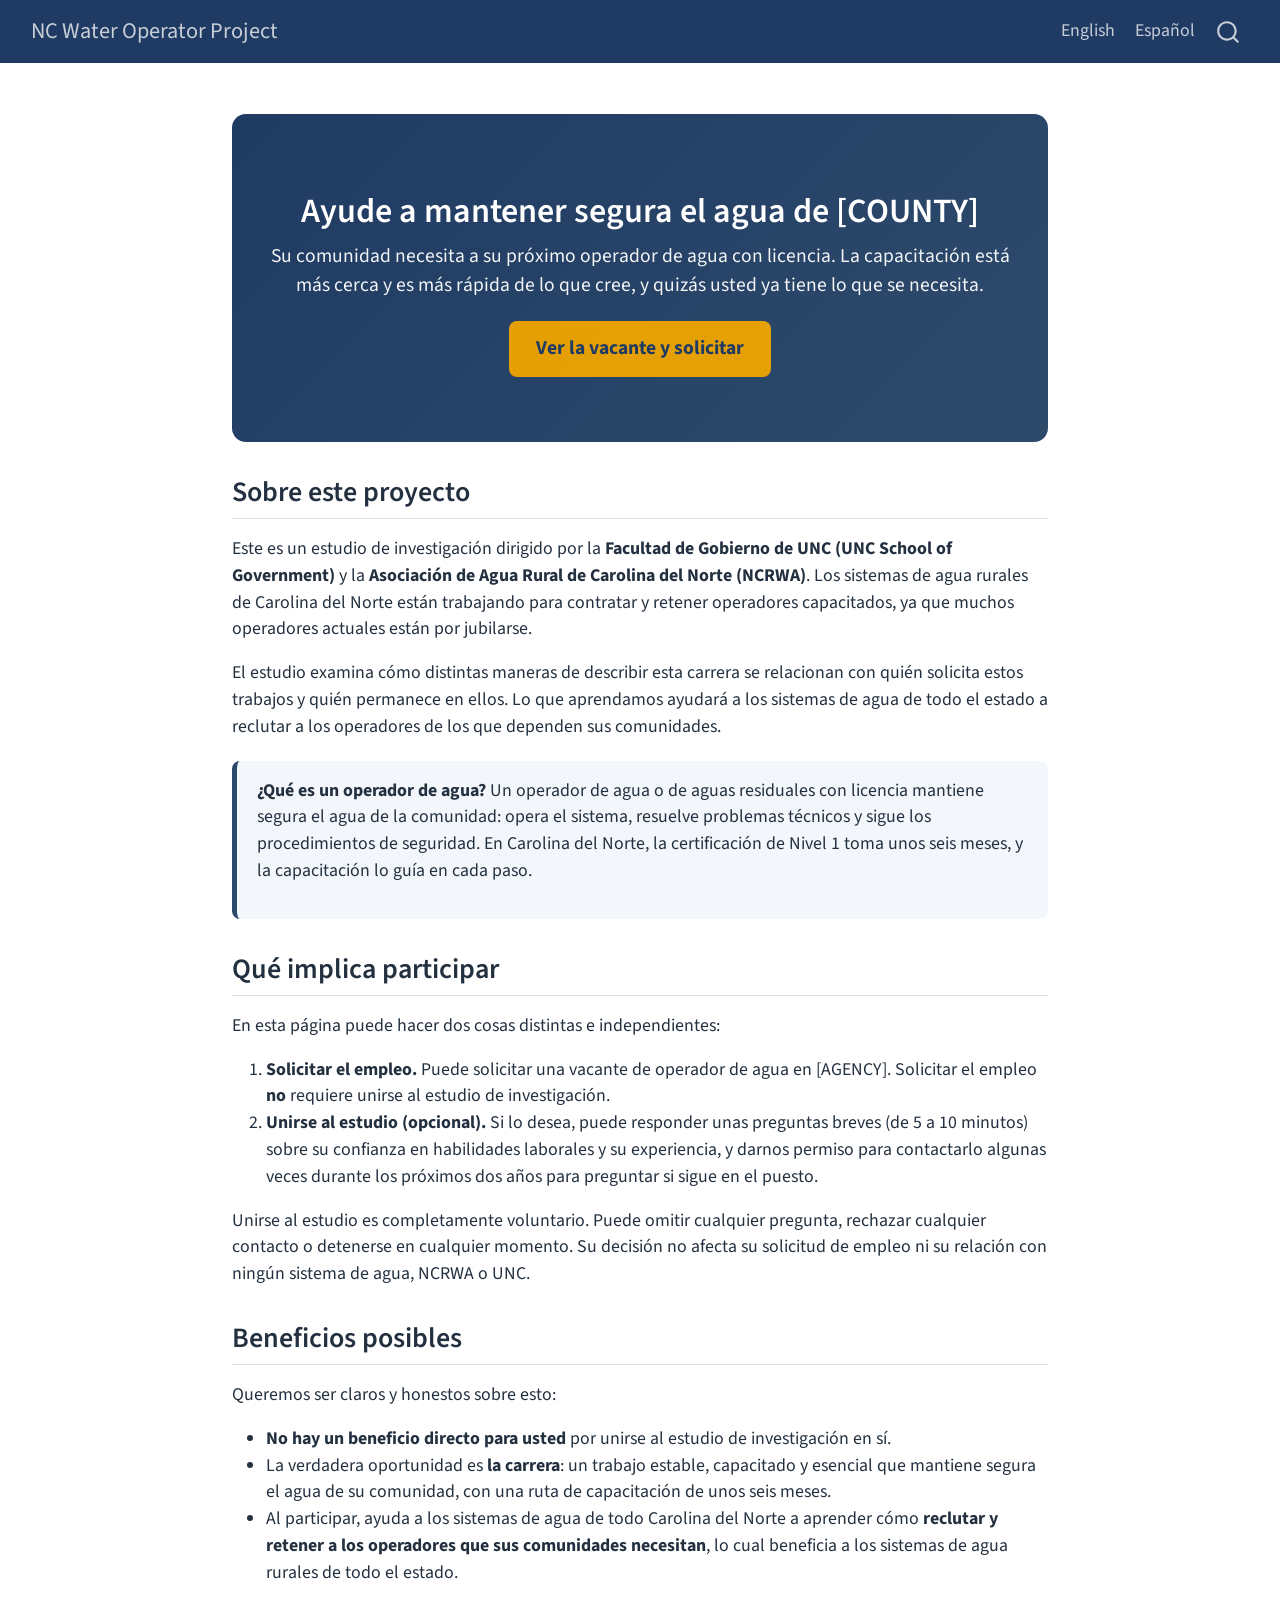
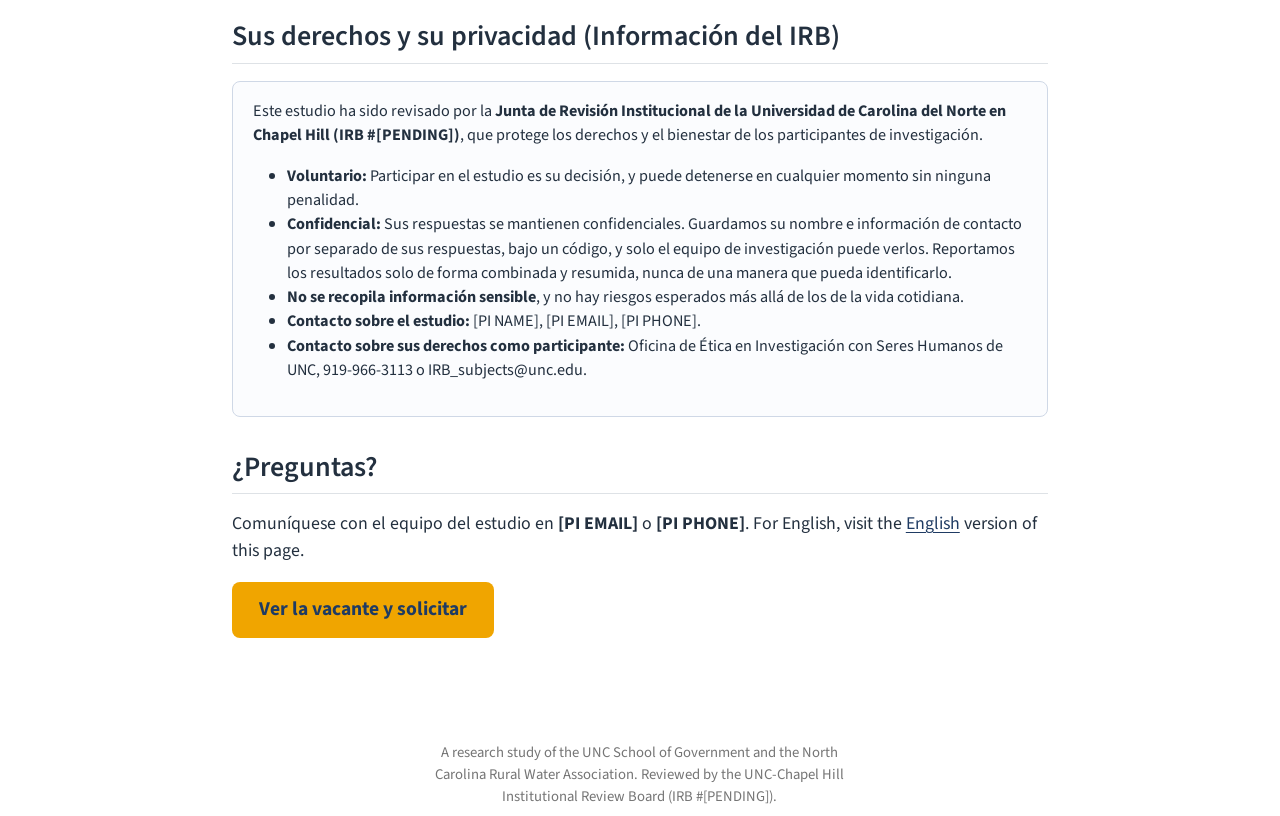
==== es.html @ 7638249c "Built site for gh-pages" ====
<!DOCTYPE html>
<html xmlns="http://www.w3.org/1999/xhtml" lang="en" xml:lang="en"><head>

<meta charset="utf-8">
<meta name="generator" content="quarto-1.8.27">

<meta name="viewport" content="width=device-width, initial-scale=1.0, user-scalable=yes">


<title>Estudio de Reclutamiento de Operadores de Agua de NC – NC Water Operator Project</title>
<style>
code{white-space: pre-wrap;}
span.smallcaps{font-variant: small-caps;}
div.columns{display: flex; gap: min(4vw, 1.5em);}
div.column{flex: auto; overflow-x: auto;}
div.hanging-indent{margin-left: 1.5em; text-indent: -1.5em;}
ul.task-list{list-style: none;}
ul.task-list li input[type="checkbox"] {
  width: 0.8em;
  margin: 0 0.8em 0.2em -1em; /* quarto-specific, see https://github.com/quarto-dev/quarto-cli/issues/4556 */ 
  vertical-align: middle;
}
</style>


<script src="site_libs/quarto-nav/quarto-nav.js"></script>
<script src="site_libs/clipboard/clipboard.min.js"></script>
<script src="site_libs/quarto-search/autocomplete.umd.js"></script>
<script src="site_libs/quarto-search/fuse.min.js"></script>
<script src="site_libs/quarto-search/quarto-search.js"></script>
<meta name="quarto:offset" content="./">
<script src="site_libs/quarto-html/quarto.js" type="module"></script>
<script src="site_libs/quarto-html/tabsets/tabsets.js" type="module"></script>
<script src="site_libs/quarto-html/axe/axe-check.js" type="module"></script>
<script src="site_libs/quarto-html/popper.min.js"></script>
<script src="site_libs/quarto-html/tippy.umd.min.js"></script>
<link href="site_libs/quarto-html/tippy.css" rel="stylesheet">
<link href="site_libs/quarto-html/quarto-syntax-highlighting-ed96de9b727972fe78a7b5d16c58bf87.css" rel="stylesheet" id="quarto-text-highlighting-styles">
<script src="site_libs/bootstrap/bootstrap.min.js"></script>
<link href="site_libs/bootstrap/bootstrap-icons.css" rel="stylesheet">
<link href="site_libs/bootstrap/bootstrap-18f09497e7ff425d97a094b94ee001a7.min.css" rel="stylesheet" append-hash="true" id="quarto-bootstrap" data-mode="light">
<script id="quarto-search-options" type="application/json">{
  "location": "navbar",
  "copy-button": false,
  "collapse-after": 3,
  "panel-placement": "end",
  "type": "overlay",
  "limit": 50,
  "keyboard-shortcut": [
    "f",
    "/",
    "s"
  ],
  "show-item-context": false,
  "language": {
    "search-no-results-text": "No results",
    "search-matching-documents-text": "matching documents",
    "search-copy-link-title": "Copy link to search",
    "search-hide-matches-text": "Hide additional matches",
    "search-more-match-text": "more match in this document",
    "search-more-matches-text": "more matches in this document",
    "search-clear-button-title": "Clear",
    "search-text-placeholder": "",
    "search-detached-cancel-button-title": "Cancel",
    "search-submit-button-title": "Submit",
    "search-label": "Search"
  }
}</script>


</head>

<body class="nav-fixed fullcontent quarto-light">

<div id="quarto-search-results"></div>
  <header id="quarto-header" class="headroom fixed-top">
    <nav class="navbar navbar-expand-lg " data-bs-theme="dark">
      <div class="navbar-container container-fluid">
      <div class="navbar-brand-container mx-auto">
    <a class="navbar-brand" href="./index.html">
    <span class="navbar-title">NC Water Operator Project</span>
    </a>
  </div>
            <div id="quarto-search" class="" title="Search"></div>
          <button class="navbar-toggler" type="button" data-bs-toggle="collapse" data-bs-target="#navbarCollapse" aria-controls="navbarCollapse" role="menu" aria-expanded="false" aria-label="Toggle navigation" onclick="if (window.quartoToggleHeadroom) { window.quartoToggleHeadroom(); }">
  <span class="navbar-toggler-icon"></span>
</button>
          <div class="collapse navbar-collapse" id="navbarCollapse">
            <ul class="navbar-nav navbar-nav-scroll ms-auto">
  <li class="nav-item">
    <a class="nav-link" href="./index.html"> 
<span class="menu-text">English</span></a>
  </li>  
  <li class="nav-item">
    <a class="nav-link active" href="./es.html" aria-current="page"> 
<span class="menu-text">Español</span></a>
  </li>  
</ul>
          </div> <!-- /navcollapse -->
            <div class="quarto-navbar-tools">
</div>
      </div> <!-- /container-fluid -->
    </nav>
</header>
<!-- content -->
<div id="quarto-content" class="quarto-container page-columns page-rows-contents page-layout-article page-navbar">
<!-- sidebar -->
<!-- margin-sidebar -->
    
<!-- main -->
<main class="content" id="quarto-document-content"><header id="title-block-header" class="quarto-title-block"></header>




<section id="ayude-a-mantener-segura-el-agua-de-county" class="level1 hero">
<h1>Ayude a mantener segura el agua de [COUNTY]</h1>
<p>Su comunidad necesita a su próximo operador de agua con licencia. La capacitación está más cerca y es más rápida de lo que cree, y quizás usted ya tiene lo que se necesita.</p>
<p><a class="btn-apply" href="[APPLY_URL]">Ver la vacante y solicitar</a></p>
</section>
<section id="about" class="level2">
<h2 data-anchor-id="about">Sobre este proyecto</h2>
<p>Este es un estudio de investigación dirigido por la <strong>Facultad de Gobierno de UNC (UNC School of Government)</strong> y la <strong>Asociación de Agua Rural de Carolina del Norte (NCRWA)</strong>. Los sistemas de agua rurales de Carolina del Norte están trabajando para contratar y retener operadores capacitados, ya que muchos operadores actuales están por jubilarse.</p>
<p>El estudio examina cómo distintas maneras de describir esta carrera se relacionan con quién solicita estos trabajos y quién permanece en ellos. Lo que aprendamos ayudará a los sistemas de agua de todo el estado a reclutar a los operadores de los que dependen sus comunidades.</p>
<div class="callout-fact">
<p><strong>¿Qué es un operador de agua?</strong> Un operador de agua o de aguas residuales con licencia mantiene segura el agua de la comunidad: opera el sistema, resuelve problemas técnicos y sigue los procedimientos de seguridad. En Carolina del Norte, la certificación de Nivel 1 toma unos seis meses, y la capacitación lo guía en cada paso.</p>
</div>
</section>
<section id="participate" class="level2">
<h2 data-anchor-id="participate">Qué implica participar</h2>
<p>En esta página puede hacer dos cosas distintas e independientes:</p>
<ol type="1">
<li><strong>Solicitar el empleo.</strong> Puede solicitar una vacante de operador de agua en [AGENCY]. Solicitar el empleo <strong>no</strong> requiere unirse al estudio de investigación.</li>
<li><strong>Unirse al estudio (opcional).</strong> Si lo desea, puede responder unas preguntas breves (de 5 a 10 minutos) sobre su confianza en habilidades laborales y su experiencia, y darnos permiso para contactarlo algunas veces durante los próximos dos años para preguntar si sigue en el puesto.</li>
</ol>
<p>Unirse al estudio es completamente voluntario. Puede omitir cualquier pregunta, rechazar cualquier contacto o detenerse en cualquier momento. Su decisión no afecta su solicitud de empleo ni su relación con ningún sistema de agua, NCRWA o UNC.</p>
</section>
<section id="benefits" class="level2">
<h2 data-anchor-id="benefits">Beneficios posibles</h2>
<p>Queremos ser claros y honestos sobre esto:</p>
<ul>
<li><strong>No hay un beneficio directo para usted</strong> por unirse al estudio de investigación en sí.</li>
<li>La verdadera oportunidad es <strong>la carrera</strong>: un trabajo estable, capacitado y esencial que mantiene segura el agua de su comunidad, con una ruta de capacitación de unos seis meses.</li>
<li>Al participar, ayuda a los sistemas de agua de todo Carolina del Norte a aprender cómo <strong>reclutar y retener a los operadores que sus comunidades necesitan</strong>, lo cual beneficia a los sistemas de agua rurales de todo el estado.</li>
</ul>
</section>
<section id="irb" class="level2">
<h2 data-anchor-id="irb">Sus derechos y su privacidad (Información del IRB)</h2>
<div class="irb-box">
<p>Este estudio ha sido revisado por la <strong>Junta de Revisión Institucional de la Universidad de Carolina del Norte en Chapel Hill (IRB #[PENDING])</strong>, que protege los derechos y el bienestar de los participantes de investigación.</p>
<ul>
<li><strong>Voluntario:</strong> Participar en el estudio es su decisión, y puede detenerse en cualquier momento sin ninguna penalidad.</li>
<li><strong>Confidencial:</strong> Sus respuestas se mantienen confidenciales. Guardamos su nombre e información de contacto por separado de sus respuestas, bajo un código, y solo el equipo de investigación puede verlos. Reportamos los resultados solo de forma combinada y resumida, nunca de una manera que pueda identificarlo.</li>
<li><strong>No se recopila información sensible</strong>, y no hay riesgos esperados más allá de los de la vida cotidiana.</li>
<li><strong>Contacto sobre el estudio:</strong> [PI NAME], [PI EMAIL], [PI PHONE].</li>
<li><strong>Contacto sobre sus derechos como participante:</strong> Oficina de Ética en Investigación con Seres Humanos de UNC, 919-966-3113 o IRB_subjects@unc.edu.</li>
</ul>
</div>
</section>
<section id="contact" class="level2">
<h2 data-anchor-id="contact">¿Preguntas?</h2>
<p>Comuníquese con el equipo del estudio en <strong>[PI EMAIL]</strong> o <strong>[PI PHONE]</strong>. For English, visit the <a href="index.html">English</a> version of this page.</p>
<p><a class="btn-apply" href="[APPLY_URL]">Ver la vacante y solicitar</a></p>


</section>

</main> <!-- /main -->
<script id="quarto-html-after-body" type="application/javascript">
  window.document.addEventListener("DOMContentLoaded", function (event) {
    const isCodeAnnotation = (el) => {
      for (const clz of el.classList) {
        if (clz.startsWith('code-annotation-')) {                     
          return true;
        }
      }
      return false;
    }
    const onCopySuccess = function(e) {
      // button target
      const button = e.trigger;
      // don't keep focus
      button.blur();
      // flash "checked"
      button.classList.add('code-copy-button-checked');
      var currentTitle = button.getAttribute("title");
      button.setAttribute("title", "Copied!");
      let tooltip;
      if (window.bootstrap) {
        button.setAttribute("data-bs-toggle", "tooltip");
        button.setAttribute("data-bs-placement", "left");
        button.setAttribute("data-bs-title", "Copied!");
        tooltip = new bootstrap.Tooltip(button, 
          { trigger: "manual", 
            customClass: "code-copy-button-tooltip",
            offset: [0, -8]});
        tooltip.show();    
      }
      setTimeout(function() {
        if (tooltip) {
          tooltip.hide();
          button.removeAttribute("data-bs-title");
          button.removeAttribute("data-bs-toggle");
          button.removeAttribute("data-bs-placement");
        }
        button.setAttribute("title", currentTitle);
        button.classList.remove('code-copy-button-checked');
      }, 1000);
      // clear code selection
      e.clearSelection();
    }
    const getTextToCopy = function(trigger) {
      const outerScaffold = trigger.parentElement.cloneNode(true);
      const codeEl = outerScaffold.querySelector('code');
      for (const childEl of codeEl.children) {
        if (isCodeAnnotation(childEl)) {
          childEl.remove();
        }
      }
      return codeEl.innerText;
    }
    const clipboard = new window.ClipboardJS('.code-copy-button:not([data-in-quarto-modal])', {
      text: getTextToCopy
    });
    clipboard.on('success', onCopySuccess);
    if (window.document.getElementById('quarto-embedded-source-code-modal')) {
      const clipboardModal = new window.ClipboardJS('.code-copy-button[data-in-quarto-modal]', {
        text: getTextToCopy,
        container: window.document.getElementById('quarto-embedded-source-code-modal')
      });
      clipboardModal.on('success', onCopySuccess);
    }
      var localhostRegex = new RegExp(/^(?:http|https):\/\/localhost\:?[0-9]*\//);
      var mailtoRegex = new RegExp(/^mailto:/);
        var filterRegex = new RegExp("https:\/\/colt-jensen\.github\.io\/nc-water-operators\/");
      var isInternal = (href) => {
          return filterRegex.test(href) || localhostRegex.test(href) || mailtoRegex.test(href);
      }
      // Inspect non-navigation links and adorn them if external
     var links = window.document.querySelectorAll('a[href]:not(.nav-link):not(.navbar-brand):not(.toc-action):not(.sidebar-link):not(.sidebar-item-toggle):not(.pagination-link):not(.no-external):not([aria-hidden]):not(.dropdown-item):not(.quarto-navigation-tool):not(.about-link)');
      for (var i=0; i<links.length; i++) {
        const link = links[i];
        if (!isInternal(link.href)) {
          // undo the damage that might have been done by quarto-nav.js in the case of
          // links that we want to consider external
          if (link.dataset.originalHref !== undefined) {
            link.href = link.dataset.originalHref;
          }
            // target, if specified
            link.setAttribute("target", "_blank");
            if (link.getAttribute("rel") === null) {
              link.setAttribute("rel", "noopener");
            }
        }
      }
    function tippyHover(el, contentFn, onTriggerFn, onUntriggerFn) {
      const config = {
        allowHTML: true,
        maxWidth: 500,
        delay: 100,
        arrow: false,
        appendTo: function(el) {
            return el.parentElement;
        },
        interactive: true,
        interactiveBorder: 10,
        theme: 'quarto',
        placement: 'bottom-start',
      };
      if (contentFn) {
        config.content = contentFn;
      }
      if (onTriggerFn) {
        config.onTrigger = onTriggerFn;
      }
      if (onUntriggerFn) {
        config.onUntrigger = onUntriggerFn;
      }
      window.tippy(el, config); 
    }
    const noterefs = window.document.querySelectorAll('a[role="doc-noteref"]');
    for (var i=0; i<noterefs.length; i++) {
      const ref = noterefs[i];
      tippyHover(ref, function() {
        // use id or data attribute instead here
        let href = ref.getAttribute('data-footnote-href') || ref.getAttribute('href');
        try { href = new URL(href).hash; } catch {}
        const id = href.replace(/^#\/?/, "");
        const note = window.document.getElementById(id);
        if (note) {
          return note.innerHTML;
        } else {
          return "";
        }
      });
    }
    const xrefs = window.document.querySelectorAll('a.quarto-xref');
    const processXRef = (id, note) => {
      // Strip column container classes
      const stripColumnClz = (el) => {
        el.classList.remove("page-full", "page-columns");
        if (el.children) {
          for (const child of el.children) {
            stripColumnClz(child);
          }
        }
      }
      stripColumnClz(note)
      if (id === null || id.startsWith('sec-')) {
        // Special case sections, only their first couple elements
        const container = document.createElement("div");
        if (note.children && note.children.length > 2) {
          container.appendChild(note.children[0].cloneNode(true));
          for (let i = 1; i < note.children.length; i++) {
            const child = note.children[i];
            if (child.tagName === "P" && child.innerText === "") {
              continue;
            } else {
              container.appendChild(child.cloneNode(true));
              break;
            }
          }
          if (window.Quarto?.typesetMath) {
            window.Quarto.typesetMath(container);
          }
          return container.innerHTML
        } else {
          if (window.Quarto?.typesetMath) {
            window.Quarto.typesetMath(note);
          }
          return note.innerHTML;
        }
      } else {
        // Remove any anchor links if they are present
        const anchorLink = note.querySelector('a.anchorjs-link');
        if (anchorLink) {
          anchorLink.remove();
        }
        if (window.Quarto?.typesetMath) {
          window.Quarto.typesetMath(note);
        }
        if (note.classList.contains("callout")) {
          return note.outerHTML;
        } else {
          return note.innerHTML;
        }
      }
    }
    for (var i=0; i<xrefs.length; i++) {
      const xref = xrefs[i];
      tippyHover(xref, undefined, function(instance) {
        instance.disable();
        let url = xref.getAttribute('href');
        let hash = undefined; 
        if (url.startsWith('#')) {
          hash = url;
        } else {
          try { hash = new URL(url).hash; } catch {}
        }
        if (hash) {
          const id = hash.replace(/^#\/?/, "");
          const note = window.document.getElementById(id);
          if (note !== null) {
            try {
              const html = processXRef(id, note.cloneNode(true));
              instance.setContent(html);
            } finally {
              instance.enable();
              instance.show();
            }
          } else {
            // See if we can fetch this
            fetch(url.split('#')[0])
            .then(res => res.text())
            .then(html => {
              const parser = new DOMParser();
              const htmlDoc = parser.parseFromString(html, "text/html");
              const note = htmlDoc.getElementById(id);
              if (note !== null) {
                const html = processXRef(id, note);
                instance.setContent(html);
              } 
            }).finally(() => {
              instance.enable();
              instance.show();
            });
          }
        } else {
          // See if we can fetch a full url (with no hash to target)
          // This is a special case and we should probably do some content thinning / targeting
          fetch(url)
          .then(res => res.text())
          .then(html => {
            const parser = new DOMParser();
            const htmlDoc = parser.parseFromString(html, "text/html");
            const note = htmlDoc.querySelector('main.content');
            if (note !== null) {
              // This should only happen for chapter cross references
              // (since there is no id in the URL)
              // remove the first header
              if (note.children.length > 0 && note.children[0].tagName === "HEADER") {
                note.children[0].remove();
              }
              const html = processXRef(null, note);
              instance.setContent(html);
            } 
          }).finally(() => {
            instance.enable();
            instance.show();
          });
        }
      }, function(instance) {
      });
    }
        let selectedAnnoteEl;
        const selectorForAnnotation = ( cell, annotation) => {
          let cellAttr = 'data-code-cell="' + cell + '"';
          let lineAttr = 'data-code-annotation="' +  annotation + '"';
          const selector = 'span[' + cellAttr + '][' + lineAttr + ']';
          return selector;
        }
        const selectCodeLines = (annoteEl) => {
          const doc = window.document;
          const targetCell = annoteEl.getAttribute("data-target-cell");
          const targetAnnotation = annoteEl.getAttribute("data-target-annotation");
          const annoteSpan = window.document.querySelector(selectorForAnnotation(targetCell, targetAnnotation));
          const lines = annoteSpan.getAttribute("data-code-lines").split(",");
          const lineIds = lines.map((line) => {
            return targetCell + "-" + line;
          })
          let top = null;
          let height = null;
          let parent = null;
          if (lineIds.length > 0) {
              //compute the position of the single el (top and bottom and make a div)
              const el = window.document.getElementById(lineIds[0]);
              top = el.offsetTop;
              height = el.offsetHeight;
              parent = el.parentElement.parentElement;
            if (lineIds.length > 1) {
              const lastEl = window.document.getElementById(lineIds[lineIds.length - 1]);
              const bottom = lastEl.offsetTop + lastEl.offsetHeight;
              height = bottom - top;
            }
            if (top !== null && height !== null && parent !== null) {
              // cook up a div (if necessary) and position it 
              let div = window.document.getElementById("code-annotation-line-highlight");
              if (div === null) {
                div = window.document.createElement("div");
                div.setAttribute("id", "code-annotation-line-highlight");
                div.style.position = 'absolute';
                parent.appendChild(div);
              }
              div.style.top = top - 2 + "px";
              div.style.height = height + 4 + "px";
              div.style.left = 0;
              let gutterDiv = window.document.getElementById("code-annotation-line-highlight-gutter");
              if (gutterDiv === null) {
                gutterDiv = window.document.createElement("div");
                gutterDiv.setAttribute("id", "code-annotation-line-highlight-gutter");
                gutterDiv.style.position = 'absolute';
                const codeCell = window.document.getElementById(targetCell);
                const gutter = codeCell.querySelector('.code-annotation-gutter');
                gutter.appendChild(gutterDiv);
              }
              gutterDiv.style.top = top - 2 + "px";
              gutterDiv.style.height = height + 4 + "px";
            }
            selectedAnnoteEl = annoteEl;
          }
        };
        const unselectCodeLines = () => {
          const elementsIds = ["code-annotation-line-highlight", "code-annotation-line-highlight-gutter"];
          elementsIds.forEach((elId) => {
            const div = window.document.getElementById(elId);
            if (div) {
              div.remove();
            }
          });
          selectedAnnoteEl = undefined;
        };
          // Handle positioning of the toggle
      window.addEventListener(
        "resize",
        throttle(() => {
          elRect = undefined;
          if (selectedAnnoteEl) {
            selectCodeLines(selectedAnnoteEl);
          }
        }, 10)
      );
      function throttle(fn, ms) {
      let throttle = false;
      let timer;
        return (...args) => {
          if(!throttle) { // first call gets through
              fn.apply(this, args);
              throttle = true;
          } else { // all the others get throttled
              if(timer) clearTimeout(timer); // cancel #2
              timer = setTimeout(() => {
                fn.apply(this, args);
                timer = throttle = false;
              }, ms);
          }
        };
      }
        // Attach click handler to the DT
        const annoteDls = window.document.querySelectorAll('dt[data-target-cell]');
        for (const annoteDlNode of annoteDls) {
          annoteDlNode.addEventListener('click', (event) => {
            const clickedEl = event.target;
            if (clickedEl !== selectedAnnoteEl) {
              unselectCodeLines();
              const activeEl = window.document.querySelector('dt[data-target-cell].code-annotation-active');
              if (activeEl) {
                activeEl.classList.remove('code-annotation-active');
              }
              selectCodeLines(clickedEl);
              clickedEl.classList.add('code-annotation-active');
            } else {
              // Unselect the line
              unselectCodeLines();
              clickedEl.classList.remove('code-annotation-active');
            }
          });
        }
    const findCites = (el) => {
      const parentEl = el.parentElement;
      if (parentEl) {
        const cites = parentEl.dataset.cites;
        if (cites) {
          return {
            el,
            cites: cites.split(' ')
          };
        } else {
          return findCites(el.parentElement)
        }
      } else {
        return undefined;
      }
    };
    var bibliorefs = window.document.querySelectorAll('a[role="doc-biblioref"]');
    for (var i=0; i<bibliorefs.length; i++) {
      const ref = bibliorefs[i];
      const citeInfo = findCites(ref);
      if (citeInfo) {
        tippyHover(citeInfo.el, function() {
          var popup = window.document.createElement('div');
          citeInfo.cites.forEach(function(cite) {
            var citeDiv = window.document.createElement('div');
            citeDiv.classList.add('hanging-indent');
            citeDiv.classList.add('csl-entry');
            var biblioDiv = window.document.getElementById('ref-' + cite);
            if (biblioDiv) {
              citeDiv.innerHTML = biblioDiv.innerHTML;
            }
            popup.appendChild(citeDiv);
          });
          return popup.innerHTML;
        });
      }
    }
  });
  </script>
</div> <!-- /content -->
<footer class="footer">
  <div class="nav-footer">
    <div class="nav-footer-left">
      &nbsp;
    </div>   
    <div class="nav-footer-center">
<p>A research study of the UNC School of Government and the North Carolina Rural Water Association. Reviewed by the UNC-Chapel Hill Institutional Review Board (IRB #[PENDING]).</p>
</div>
    <div class="nav-footer-right">
      &nbsp;
    </div>
  </div>
</footer>




</body></html>
---- site_libs/quarto-html/tippy.css ----
.tippy-box[data-animation=fade][data-state=hidden]{opacity:0}[data-tippy-root]{max-width:calc(100vw - 10px)}.tippy-box{position:relative;background-color:#333;color:#fff;border-radius:4px;font-size:14px;line-height:1.4;white-space:normal;outline:0;transition-property:transform,visibility,opacity}.tippy-box[data-placement^=top]>.tippy-arrow{bottom:0}.tippy-box[data-placement^=top]>.tippy-arrow:before{bottom:-7px;left:0;border-width:8px 8px 0;border-top-color:initial;transform-origin:center top}.tippy-box[data-placement^=bottom]>.tippy-arrow{top:0}.tippy-box[data-placement^=bottom]>.tippy-arrow:before{top:-7px;left:0;border-width:0 8px 8px;border-bottom-color:initial;transform-origin:center bottom}.tippy-box[data-placement^=left]>.tippy-arrow{right:0}.tippy-box[data-placement^=left]>.tippy-arrow:before{border-width:8px 0 8px 8px;border-left-color:initial;right:-7px;transform-origin:center left}.tippy-box[data-placement^=right]>.tippy-arrow{left:0}.tippy-box[data-placement^=right]>.tippy-arrow:before{left:-7px;border-width:8px 8px 8px 0;border-right-color:initial;transform-origin:center right}.tippy-box[data-inertia][data-state=visible]{transition-timing-function:cubic-bezier(.54,1.5,.38,1.11)}.tippy-arrow{width:16px;height:16px;color:#333}.tippy-arrow:before{content:"";position:absolute;border-color:transparent;border-style:solid}.tippy-content{position:relative;padding:5px 9px;z-index:1}
---- site_libs/quarto-html/quarto-syntax-highlighting-ed96de9b727972fe78a7b5d16c58bf87.css ----
/* quarto syntax highlight colors */
:root {
  --quarto-hl-ot-color: #003B4F;
  --quarto-hl-at-color: #657422;
  --quarto-hl-ss-color: #20794D;
  --quarto-hl-an-color: #5E5E5E;
  --quarto-hl-fu-color: #4758AB;
  --quarto-hl-st-color: #20794D;
  --quarto-hl-cf-color: #003B4F;
  --quarto-hl-op-color: #5E5E5E;
  --quarto-hl-er-color: #AD0000;
  --quarto-hl-bn-color: #AD0000;
  --quarto-hl-al-color: #AD0000;
  --quarto-hl-va-color: #111111;
  --quarto-hl-bu-color: inherit;
  --quarto-hl-ex-color: inherit;
  --quarto-hl-pp-color: #AD0000;
  --quarto-hl-in-color: #5E5E5E;
  --quarto-hl-vs-color: #20794D;
  --quarto-hl-wa-color: #5E5E5E;
  --quarto-hl-do-color: #5E5E5E;
  --quarto-hl-im-color: #00769E;
  --quarto-hl-ch-color: #20794D;
  --quarto-hl-dt-color: #AD0000;
  --quarto-hl-fl-color: #AD0000;
  --quarto-hl-co-color: #5E5E5E;
  --quarto-hl-cv-color: #5E5E5E;
  --quarto-hl-cn-color: #8f5902;
  --quarto-hl-sc-color: #5E5E5E;
  --quarto-hl-dv-color: #AD0000;
  --quarto-hl-kw-color: #003B4F;
}

/* other quarto variables */
:root {
  --quarto-font-monospace: SFMono-Regular, Menlo, Monaco, Consolas, "Liberation Mono", "Courier New", monospace;
}

/* syntax highlight based on Pandoc's rules */
pre > code.sourceCode > span {
  color: #003B4F;
}

code.sourceCode > span {
  color: #003B4F;
}

div.sourceCode,
div.sourceCode pre.sourceCode {
  color: #003B4F;
}

/* Normal */
code span {
  color: #003B4F;
}

/* Alert */
code span.al {
  color: #AD0000;
  font-style: inherit;
}

/* Annotation */
code span.an {
  color: #5E5E5E;
  font-style: inherit;
}

/* Attribute */
code span.at {
  color: #657422;
  font-style: inherit;
}

/* BaseN */
code span.bn {
  color: #AD0000;
  font-style: inherit;
}

/* BuiltIn */
code span.bu {
  font-style: inherit;
}

/* ControlFlow */
code span.cf {
  color: #003B4F;
  font-weight: bold;
  font-style: inherit;
}

/* Char */
code span.ch {
  color: #20794D;
  font-style: inherit;
}

/* Constant */
code span.cn {
  color: #8f5902;
  font-style: inherit;
}

/* Comment */
code span.co {
  color: #5E5E5E;
  font-style: inherit;
}

/* CommentVar */
code span.cv {
  color: #5E5E5E;
  font-style: italic;
}

/* Documentation */
code span.do {
  color: #5E5E5E;
  font-style: italic;
}

/* DataType */
code span.dt {
  color: #AD0000;
  font-style: inherit;
}

/* DecVal */
code span.dv {
  color: #AD0000;
  font-style: inherit;
}

/* Error */
code span.er {
  color: #AD0000;
  font-style: inherit;
}

/* Extension */
code span.ex {
  font-style: inherit;
}

/* Float */
code span.fl {
  color: #AD0000;
  font-style: inherit;
}

/* Function */
code span.fu {
  color: #4758AB;
  font-style: inherit;
}

/* Import */
code span.im {
  color: #00769E;
  font-style: inherit;
}

/* Information */
code span.in {
  color: #5E5E5E;
  font-style: inherit;
}

/* Keyword */
code span.kw {
  color: #003B4F;
  font-weight: bold;
  font-style: inherit;
}

/* Operator */
code span.op {
  color: #5E5E5E;
  font-style: inherit;
}

/* Other */
code span.ot {
  color: #003B4F;
  font-style: inherit;
}

/* Preprocessor */
code span.pp {
  color: #AD0000;
  font-style: inherit;
}

/* SpecialChar */
code span.sc {
  color: #5E5E5E;
  font-style: inherit;
}

/* SpecialString */
code span.ss {
  color: #20794D;
  font-style: inherit;
}

/* String */
code span.st {
  color: #20794D;
  font-style: inherit;
}

/* Variable */
code span.va {
  color: #111111;
  font-style: inherit;
}

/* VerbatimString */
code span.vs {
  color: #20794D;
  font-style: inherit;
}

/* Warning */
code span.wa {
  color: #5E5E5E;
  font-style: italic;
}

.prevent-inlining {
  content: "</";
}

/*# sourceMappingURL=0920dd6d7437995b8cdf7429764427b1.css.map */
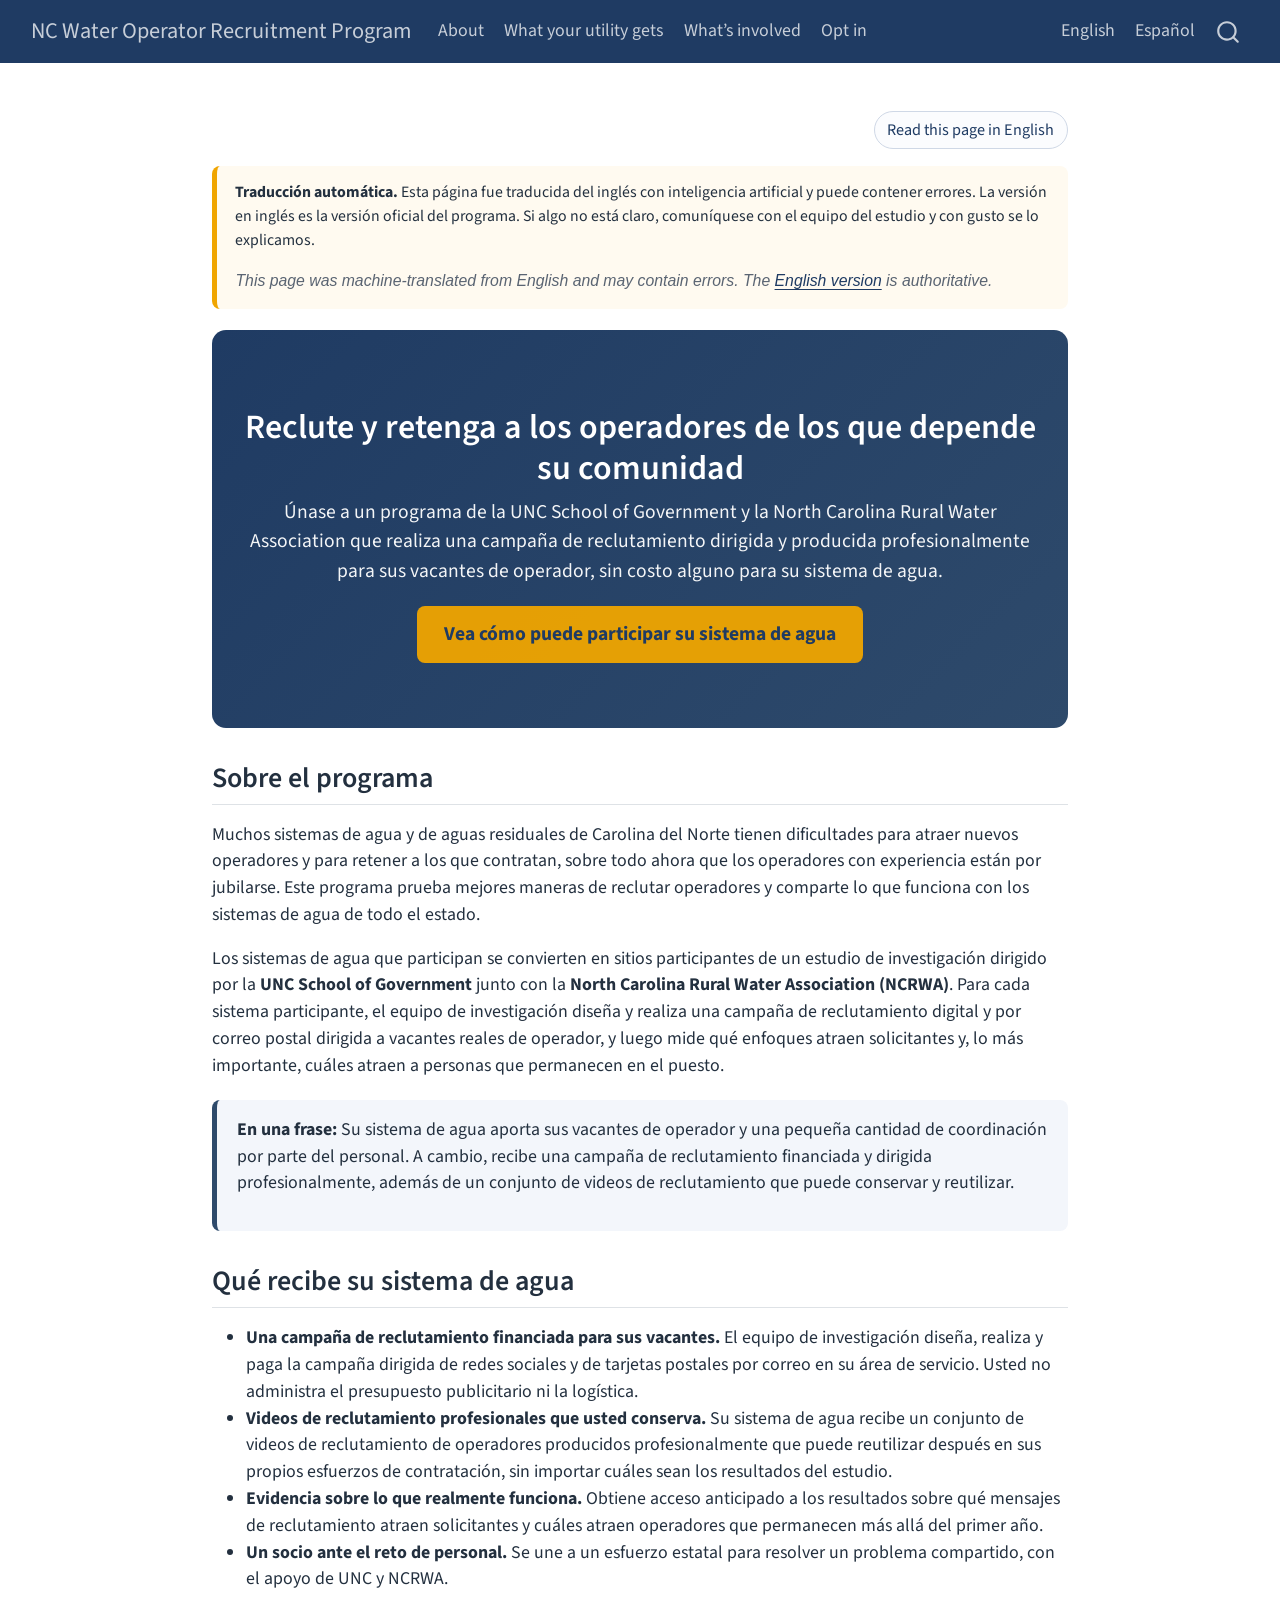
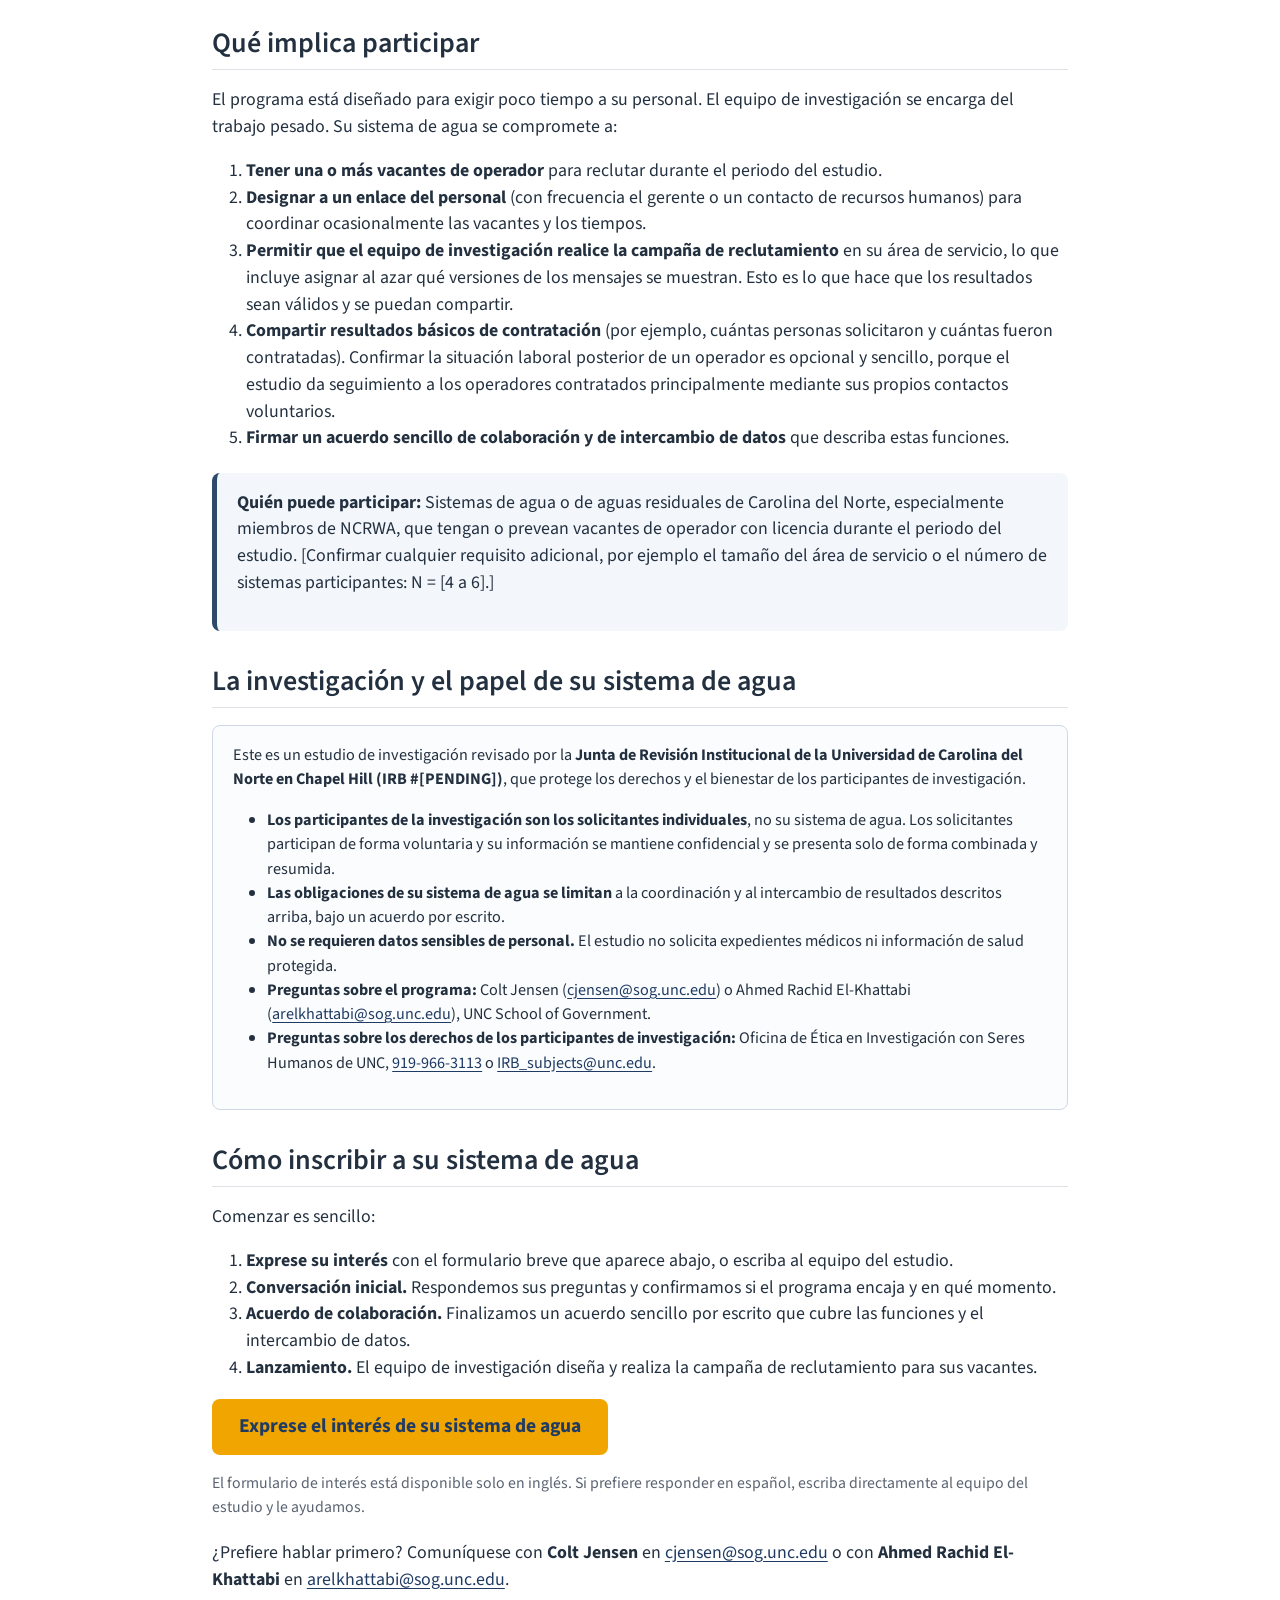
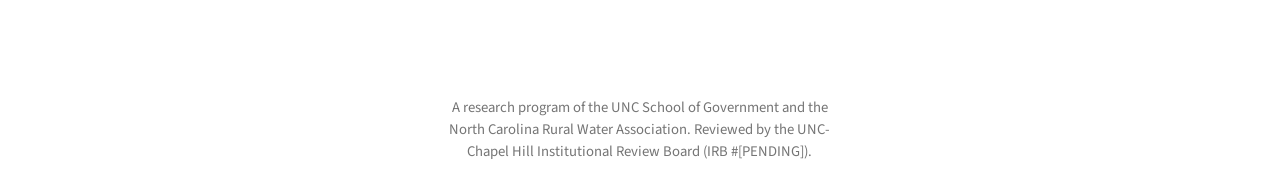
==== commit ee9e4160: "Built site for gh-pages" ====
--- a/es.html
+++ b/es.html
@@ -1,13 +1,14 @@
 <!DOCTYPE html>
-<html xmlns="http://www.w3.org/1999/xhtml" lang="en" xml:lang="en"><head>
+<html xmlns="http://www.w3.org/1999/xhtml" lang="es" xml:lang="es"><head>
 
 <meta charset="utf-8">
 <meta name="generator" content="quarto-1.8.27">
 
 <meta name="viewport" content="width=device-width, initial-scale=1.0, user-scalable=yes">
 
-
-<title>Estudio de Reclutamiento de Operadores de Agua de NC – NC Water Operator Project</title>
+<meta name="description" content="Un programa de la UNC School of Government y la North Carolina Rural Water Association que ayuda a los sistemas de agua miembros a reclutar y retener operadores con licencia. Conozca cómo puede participar su sistema de agua.">
+
+<title>Programa de Reclutamiento de Operadores de Agua de NC para Sistemas de Agua – NC Water Operator Recruitment Program</title>
 <style>
 code{white-space: pre-wrap;}
 span.smallcaps{font-variant: small-caps;}
@@ -38,7 +39,7 @@
 <link href="site_libs/quarto-html/quarto-syntax-highlighting-ed96de9b727972fe78a7b5d16c58bf87.css" rel="stylesheet" id="quarto-text-highlighting-styles">
 <script src="site_libs/bootstrap/bootstrap.min.js"></script>
 <link href="site_libs/bootstrap/bootstrap-icons.css" rel="stylesheet">
-<link href="site_libs/bootstrap/bootstrap-18f09497e7ff425d97a094b94ee001a7.min.css" rel="stylesheet" append-hash="true" id="quarto-bootstrap" data-mode="light">
+<link href="site_libs/bootstrap/bootstrap-0a2ba9b7e9e51cc3fb810ea66f836871.min.css" rel="stylesheet" append-hash="true" id="quarto-bootstrap" data-mode="light">
 <script id="quarto-search-options" type="application/json">{
   "location": "navbar",
   "copy-button": false,
@@ -53,17 +54,17 @@
   ],
   "show-item-context": false,
   "language": {
-    "search-no-results-text": "No results",
-    "search-matching-documents-text": "matching documents",
-    "search-copy-link-title": "Copy link to search",
-    "search-hide-matches-text": "Hide additional matches",
-    "search-more-match-text": "more match in this document",
-    "search-more-matches-text": "more matches in this document",
-    "search-clear-button-title": "Clear",
+    "search-no-results-text": "No se han encontrado resultados",
+    "search-matching-documents-text": "documentos encontrados",
+    "search-copy-link-title": "Copiar el enlace en la búsqueda",
+    "search-hide-matches-text": "Ocultar resultados adicionales",
+    "search-more-match-text": "resultado adicional en este documento",
+    "search-more-matches-text": "resultados adicionales en este documento",
+    "search-clear-button-title": "Borrar",
     "search-text-placeholder": "",
-    "search-detached-cancel-button-title": "Cancel",
-    "search-submit-button-title": "Submit",
-    "search-label": "Search"
+    "search-detached-cancel-button-title": "Cancelar",
+    "search-submit-button-title": "Enviar",
+    "search-label": "Buscar"
   }
 }</script>
 
@@ -78,14 +79,32 @@
       <div class="navbar-container container-fluid">
       <div class="navbar-brand-container mx-auto">
     <a class="navbar-brand" href="./index.html">
-    <span class="navbar-title">NC Water Operator Project</span>
+    <span class="navbar-title">NC Water Operator Recruitment Program</span>
     </a>
   </div>
-            <div id="quarto-search" class="" title="Search"></div>
-          <button class="navbar-toggler" type="button" data-bs-toggle="collapse" data-bs-target="#navbarCollapse" aria-controls="navbarCollapse" role="menu" aria-expanded="false" aria-label="Toggle navigation" onclick="if (window.quartoToggleHeadroom) { window.quartoToggleHeadroom(); }">
+            <div id="quarto-search" class="" title="Buscar"></div>
+          <button class="navbar-toggler" type="button" data-bs-toggle="collapse" data-bs-target="#navbarCollapse" aria-controls="navbarCollapse" role="menu" aria-expanded="false" aria-label="Navegación de palanca" onclick="if (window.quartoToggleHeadroom) { window.quartoToggleHeadroom(); }">
   <span class="navbar-toggler-icon"></span>
 </button>
           <div class="collapse navbar-collapse" id="navbarCollapse">
+            <ul class="navbar-nav navbar-nav-scroll me-auto">
+  <li class="nav-item">
+    <a class="nav-link" href="./#about"> 
+<span class="menu-text">About</span></a>
+  </li>  
+  <li class="nav-item">
+    <a class="nav-link" href="./#benefits"> 
+<span class="menu-text">What your utility gets</span></a>
+  </li>  
+  <li class="nav-item">
+    <a class="nav-link" href="./#involved"> 
+<span class="menu-text">What’s involved</span></a>
+  </li>  
+  <li class="nav-item">
+    <a class="nav-link" href="./#opt-in"> 
+<span class="menu-text">Opt in</span></a>
+  </li>  
+</ul>
             <ul class="navbar-nav navbar-nav-scroll ms-auto">
   <li class="nav-item">
     <a class="nav-link" href="./index.html"> 
@@ -113,54 +132,76 @@
 
 
 
-<section id="ayude-a-mantener-segura-el-agua-de-county" class="level1 hero">
-<h1>Ayude a mantener segura el agua de [COUNTY]</h1>
-<p>Su comunidad necesita a su próximo operador de agua con licencia. La capacitación está más cerca y es más rápida de lo que cree, y quizás usted ya tiene lo que se necesita.</p>
-<p><a class="btn-apply" href="[APPLY_URL]">Ver la vacante y solicitar</a></p>
+<div class="lang-toggle">
+<p><a href="index.html">Read this page in English</a></p>
+</div>
+<div class="translation-note">
+<p><strong>Traducción automática.</strong> Esta página fue traducida del inglés con inteligencia artificial y puede contener errores. La versión en inglés es la versión oficial del programa. Si algo no está claro, comuníquese con el equipo del estudio y con gusto se lo explicamos.</p>
+<p><em>This page was machine-translated from English and may contain errors. The <a href="index.html">English version</a> is authoritative.</em></p>
+</div>
+<section id="reclute-y-retenga-a-los-operadores-de-los-que-depende-su-comunidad" class="level1 hero">
+<h1>Reclute y retenga a los operadores de los que depende su comunidad</h1>
+<p>Únase a un programa de la UNC School of Government y la North Carolina Rural Water Association que realiza una campaña de reclutamiento dirigida y producida profesionalmente para sus vacantes de operador, sin costo alguno para su sistema de agua.</p>
+<p><a class="btn-apply" href="#opt-in">Vea cómo puede participar su sistema de agua</a></p>
 </section>
 <section id="about" class="level2">
-<h2 data-anchor-id="about">Sobre este proyecto</h2>
-<p>Este es un estudio de investigación dirigido por la <strong>Facultad de Gobierno de UNC (UNC School of Government)</strong> y la <strong>Asociación de Agua Rural de Carolina del Norte (NCRWA)</strong>. Los sistemas de agua rurales de Carolina del Norte están trabajando para contratar y retener operadores capacitados, ya que muchos operadores actuales están por jubilarse.</p>
-<p>El estudio examina cómo distintas maneras de describir esta carrera se relacionan con quién solicita estos trabajos y quién permanece en ellos. Lo que aprendamos ayudará a los sistemas de agua de todo el estado a reclutar a los operadores de los que dependen sus comunidades.</p>
+<h2 data-anchor-id="about">Sobre el programa</h2>
+<p>Muchos sistemas de agua y de aguas residuales de Carolina del Norte tienen dificultades para atraer nuevos operadores y para retener a los que contratan, sobre todo ahora que los operadores con experiencia están por jubilarse. Este programa prueba mejores maneras de reclutar operadores y comparte lo que funciona con los sistemas de agua de todo el estado.</p>
+<p>Los sistemas de agua que participan se convierten en sitios participantes de un estudio de investigación dirigido por la <strong>UNC School of Government</strong> junto con la <strong>North Carolina Rural Water Association (NCRWA)</strong>. Para cada sistema participante, el equipo de investigación diseña y realiza una campaña de reclutamiento digital y por correo postal dirigida a vacantes reales de operador, y luego mide qué enfoques atraen solicitantes y, lo más importante, cuáles atraen a personas que permanecen en el puesto.</p>
 <div class="callout-fact">
-<p><strong>¿Qué es un operador de agua?</strong> Un operador de agua o de aguas residuales con licencia mantiene segura el agua de la comunidad: opera el sistema, resuelve problemas técnicos y sigue los procedimientos de seguridad. En Carolina del Norte, la certificación de Nivel 1 toma unos seis meses, y la capacitación lo guía en cada paso.</p>
-</div>
-</section>
-<section id="participate" class="level2">
-<h2 data-anchor-id="participate">Qué implica participar</h2>
-<p>En esta página puede hacer dos cosas distintas e independientes:</p>
-<ol type="1">
-<li><strong>Solicitar el empleo.</strong> Puede solicitar una vacante de operador de agua en [AGENCY]. Solicitar el empleo <strong>no</strong> requiere unirse al estudio de investigación.</li>
-<li><strong>Unirse al estudio (opcional).</strong> Si lo desea, puede responder unas preguntas breves (de 5 a 10 minutos) sobre su confianza en habilidades laborales y su experiencia, y darnos permiso para contactarlo algunas veces durante los próximos dos años para preguntar si sigue en el puesto.</li>
-</ol>
-<p>Unirse al estudio es completamente voluntario. Puede omitir cualquier pregunta, rechazar cualquier contacto o detenerse en cualquier momento. Su decisión no afecta su solicitud de empleo ni su relación con ningún sistema de agua, NCRWA o UNC.</p>
+<p><strong>En una frase:</strong> Su sistema de agua aporta sus vacantes de operador y una pequeña cantidad de coordinación por parte del personal. A cambio, recibe una campaña de reclutamiento financiada y dirigida profesionalmente, además de un conjunto de videos de reclutamiento que puede conservar y reutilizar.</p>
+</div>
 </section>
 <section id="benefits" class="level2">
-<h2 data-anchor-id="benefits">Beneficios posibles</h2>
-<p>Queremos ser claros y honestos sobre esto:</p>
+<h2 data-anchor-id="benefits">Qué recibe su sistema de agua</h2>
 <ul>
-<li><strong>No hay un beneficio directo para usted</strong> por unirse al estudio de investigación en sí.</li>
-<li>La verdadera oportunidad es <strong>la carrera</strong>: un trabajo estable, capacitado y esencial que mantiene segura el agua de su comunidad, con una ruta de capacitación de unos seis meses.</li>
-<li>Al participar, ayuda a los sistemas de agua de todo Carolina del Norte a aprender cómo <strong>reclutar y retener a los operadores que sus comunidades necesitan</strong>, lo cual beneficia a los sistemas de agua rurales de todo el estado.</li>
+<li><strong>Una campaña de reclutamiento financiada para sus vacantes.</strong> El equipo de investigación diseña, realiza y paga la campaña dirigida de redes sociales y de tarjetas postales por correo en su área de servicio. Usted no administra el presupuesto publicitario ni la logística.</li>
+<li><strong>Videos de reclutamiento profesionales que usted conserva.</strong> Su sistema de agua recibe un conjunto de videos de reclutamiento de operadores producidos profesionalmente que puede reutilizar después en sus propios esfuerzos de contratación, sin importar cuáles sean los resultados del estudio.</li>
+<li><strong>Evidencia sobre lo que realmente funciona.</strong> Obtiene acceso anticipado a los resultados sobre qué mensajes de reclutamiento atraen solicitantes y cuáles atraen operadores que permanecen más allá del primer año.</li>
+<li><strong>Un socio ante el reto de personal.</strong> Se une a un esfuerzo estatal para resolver un problema compartido, con el apoyo de UNC y NCRWA.</li>
 </ul>
 </section>
+<section id="involved" class="level2">
+<h2 data-anchor-id="involved">Qué implica participar</h2>
+<p>El programa está diseñado para exigir poco tiempo a su personal. El equipo de investigación se encarga del trabajo pesado. Su sistema de agua se compromete a:</p>
+<ol type="1">
+<li><strong>Tener una o más vacantes de operador</strong> para reclutar durante el periodo del estudio.</li>
+<li><strong>Designar a un enlace del personal</strong> (con frecuencia el gerente o un contacto de recursos humanos) para coordinar ocasionalmente las vacantes y los tiempos.</li>
+<li><strong>Permitir que el equipo de investigación realice la campaña de reclutamiento</strong> en su área de servicio, lo que incluye asignar al azar qué versiones de los mensajes se muestran. Esto es lo que hace que los resultados sean válidos y se puedan compartir.</li>
+<li><strong>Compartir resultados básicos de contratación</strong> (por ejemplo, cuántas personas solicitaron y cuántas fueron contratadas). Confirmar la situación laboral posterior de un operador es opcional y sencillo, porque el estudio da seguimiento a los operadores contratados principalmente mediante sus propios contactos voluntarios.</li>
+<li><strong>Firmar un acuerdo sencillo de colaboración y de intercambio de datos</strong> que describa estas funciones.</li>
+</ol>
+<div class="callout-fact">
+<p><strong>Quién puede participar:</strong> Sistemas de agua o de aguas residuales de Carolina del Norte, especialmente miembros de NCRWA, que tengan o prevean vacantes de operador con licencia durante el periodo del estudio. [Confirmar cualquier requisito adicional, por ejemplo el tamaño del área de servicio o el número de sistemas participantes: N = [4 a 6].]</p>
+</div>
+</section>
 <section id="irb" class="level2">
-<h2 data-anchor-id="irb">Sus derechos y su privacidad (Información del IRB)</h2>
+<h2 data-anchor-id="irb">La investigación y el papel de su sistema de agua</h2>
 <div class="irb-box">
-<p>Este estudio ha sido revisado por la <strong>Junta de Revisión Institucional de la Universidad de Carolina del Norte en Chapel Hill (IRB #[PENDING])</strong>, que protege los derechos y el bienestar de los participantes de investigación.</p>
+<p>Este es un estudio de investigación revisado por la <strong>Junta de Revisión Institucional de la Universidad de Carolina del Norte en Chapel Hill (IRB #[PENDING])</strong>, que protege los derechos y el bienestar de los participantes de investigación.</p>
 <ul>
-<li><strong>Voluntario:</strong> Participar en el estudio es su decisión, y puede detenerse en cualquier momento sin ninguna penalidad.</li>
-<li><strong>Confidencial:</strong> Sus respuestas se mantienen confidenciales. Guardamos su nombre e información de contacto por separado de sus respuestas, bajo un código, y solo el equipo de investigación puede verlos. Reportamos los resultados solo de forma combinada y resumida, nunca de una manera que pueda identificarlo.</li>
-<li><strong>No se recopila información sensible</strong>, y no hay riesgos esperados más allá de los de la vida cotidiana.</li>
-<li><strong>Contacto sobre el estudio:</strong> [PI NAME], [PI EMAIL], [PI PHONE].</li>
-<li><strong>Contacto sobre sus derechos como participante:</strong> Oficina de Ética en Investigación con Seres Humanos de UNC, 919-966-3113 o IRB_subjects@unc.edu.</li>
+<li><strong>Los participantes de la investigación son los solicitantes individuales</strong>, no su sistema de agua. Los solicitantes participan de forma voluntaria y su información se mantiene confidencial y se presenta solo de forma combinada y resumida.</li>
+<li><strong>Las obligaciones de su sistema de agua se limitan</strong> a la coordinación y al intercambio de resultados descritos arriba, bajo un acuerdo por escrito.</li>
+<li><strong>No se requieren datos sensibles de personal.</strong> El estudio no solicita expedientes médicos ni información de salud protegida.</li>
+<li><strong>Preguntas sobre el programa:</strong> Colt Jensen (<a href="mailto:cjensen@sog.unc.edu">cjensen@sog.unc.edu</a>) o Ahmed Rachid El-Khattabi (<a href="mailto:arelkhattabi@sog.unc.edu">arelkhattabi@sog.unc.edu</a>), UNC School of Government.</li>
+<li><strong>Preguntas sobre los derechos de los participantes de investigación:</strong> Oficina de Ética en Investigación con Seres Humanos de UNC, <a href="tel:+19199663113">919-966-3113</a> o <a href="mailto:IRB_subjects@unc.edu">IRB_subjects@unc.edu</a>.</li>
 </ul>
 </div>
 </section>
-<section id="contact" class="level2">
-<h2 data-anchor-id="contact">¿Preguntas?</h2>
-<p>Comuníquese con el equipo del estudio en <strong>[PI EMAIL]</strong> o <strong>[PI PHONE]</strong>. For English, visit the <a href="index.html">English</a> version of this page.</p>
-<p><a class="btn-apply" href="[APPLY_URL]">Ver la vacante y solicitar</a></p>
+<section id="opt-in" class="level2">
+<h2 data-anchor-id="opt-in">Cómo inscribir a su sistema de agua</h2>
+<p>Comenzar es sencillo:</p>
+<ol type="1">
+<li><strong>Exprese su interés</strong> con el formulario breve que aparece abajo, o escriba al equipo del estudio.</li>
+<li><strong>Conversación inicial.</strong> Respondemos sus preguntas y confirmamos si el programa encaja y en qué momento.</li>
+<li><strong>Acuerdo de colaboración.</strong> Finalizamos un acuerdo sencillo por escrito que cubre las funciones y el intercambio de datos.</li>
+<li><strong>Lanzamiento.</strong> El equipo de investigación diseña y realiza la campaña de reclutamiento para sus vacantes.</li>
+</ol>
+<p><a class="btn-apply" href="https://forms.office.com/Pages/ResponsePage.aspx?id=T9WzWMkW00KvCB_KvQlWZsba8RK4xzxGti6Y0VtpY4BUMElVVENFM0lCNDBFTU8xUlhEMFJJWEQ4OS4u">Exprese el interés de su sistema de agua</a></p>
+<div class="form-language-note">
+<p>El formulario de interés está disponible solo en inglés. Si prefiere responder en español, escriba directamente al equipo del estudio y le ayudamos.</p>
+</div>
+<p>¿Prefiere hablar primero? Comuníquese con <strong>Colt Jensen</strong> en <a href="mailto:cjensen@sog.unc.edu">cjensen@sog.unc.edu</a> o con <strong>Ahmed Rachid El-Khattabi</strong> en <a href="mailto:arelkhattabi@sog.unc.edu">arelkhattabi@sog.unc.edu</a>.</p>
 
 
 </section>
@@ -184,12 +225,12 @@
       // flash "checked"
       button.classList.add('code-copy-button-checked');
       var currentTitle = button.getAttribute("title");
-      button.setAttribute("title", "Copied!");
+      button.setAttribute("title", "Copiado");
       let tooltip;
       if (window.bootstrap) {
         button.setAttribute("data-bs-toggle", "tooltip");
         button.setAttribute("data-bs-placement", "left");
-        button.setAttribute("data-bs-title", "Copied!");
+        button.setAttribute("data-bs-title", "Copiado");
         tooltip = new bootstrap.Tooltip(button, 
           { trigger: "manual", 
             customClass: "code-copy-button-tooltip",
@@ -571,13 +612,18 @@
       &nbsp;
     </div>   
     <div class="nav-footer-center">
-<p>A research study of the UNC School of Government and the North Carolina Rural Water Association. Reviewed by the UNC-Chapel Hill Institutional Review Board (IRB #[PENDING]).</p>
+<p>A research program of the UNC School of Government and the North Carolina Rural Water Association. Reviewed by the UNC-Chapel Hill Institutional Review Board (IRB #[PENDING]).</p>
 </div>
     <div class="nav-footer-right">
       &nbsp;
     </div>
   </div>
 </footer>
+<script>
+  document.querySelectorAll('.navbar a[href^="./#"]').forEach(function (a) {
+    a.setAttribute('href', a.getAttribute('href').slice(2));
+  });
+</script>
 
 
 
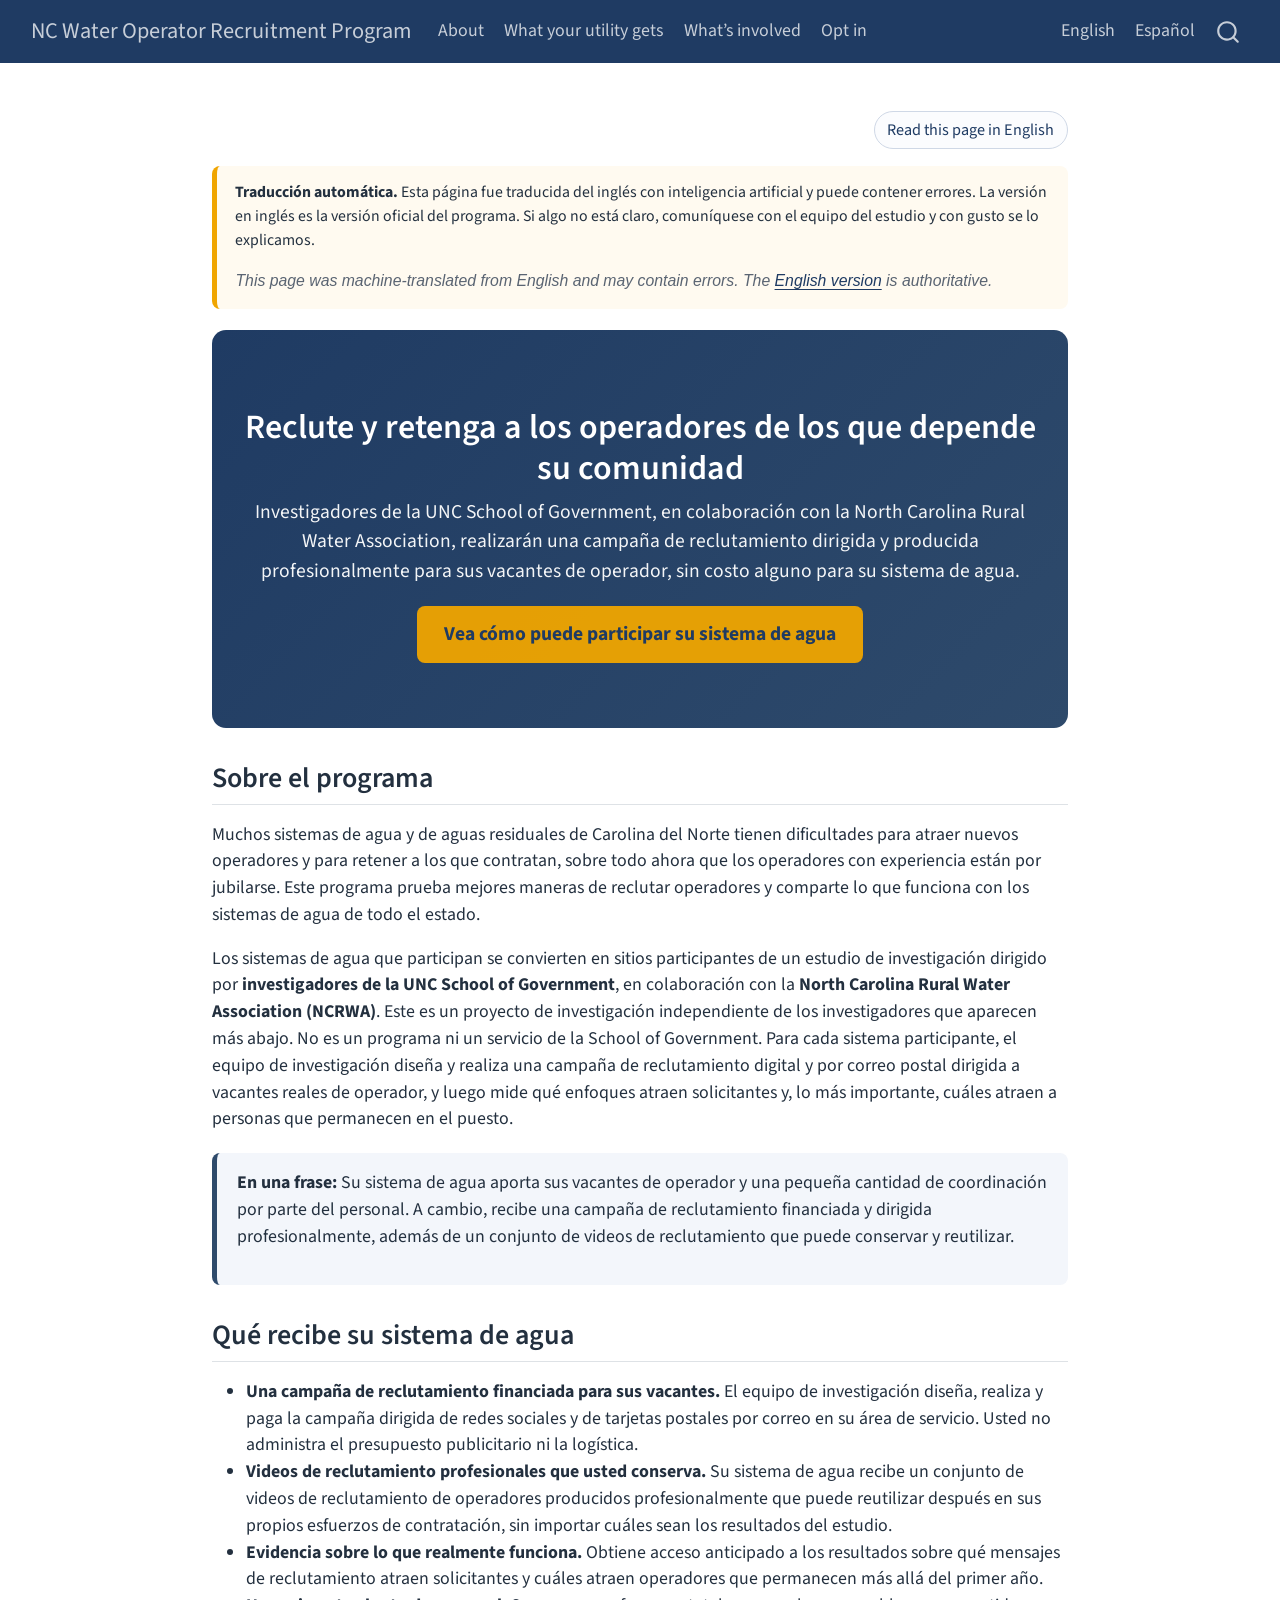
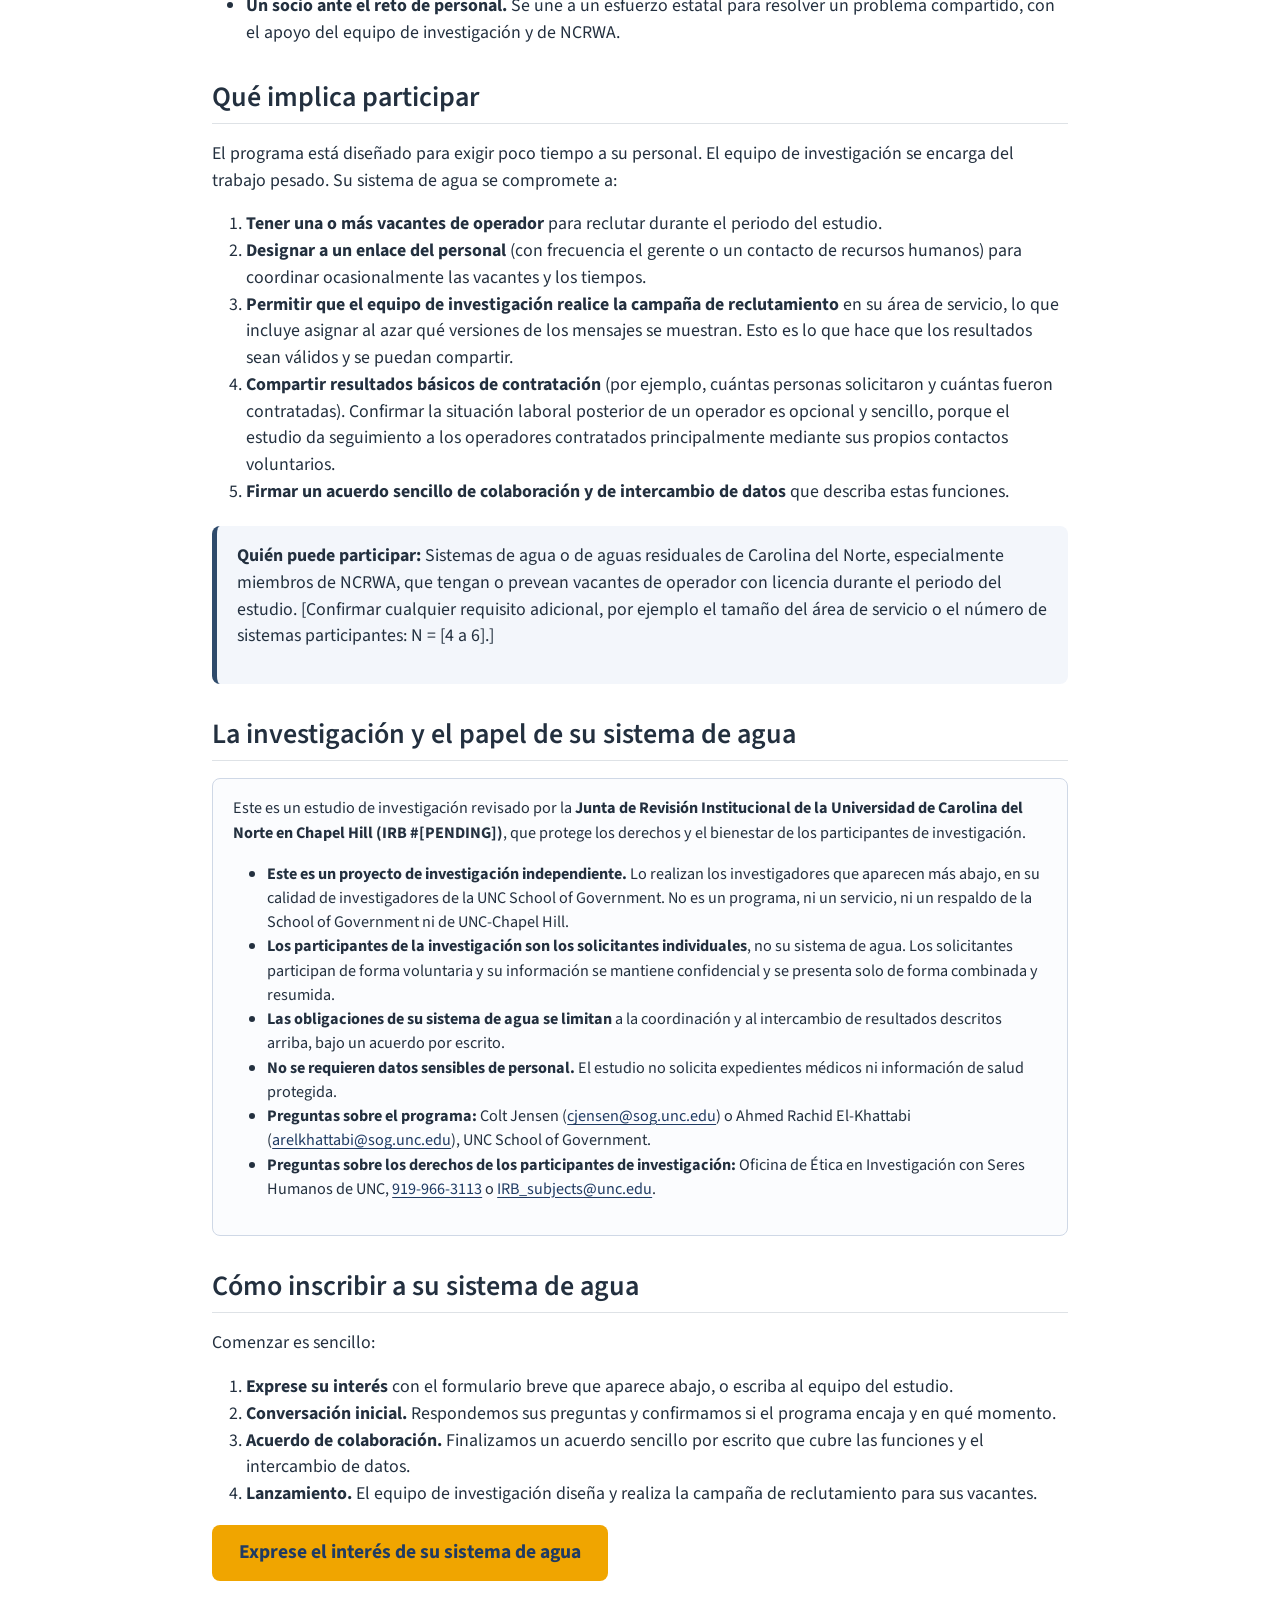
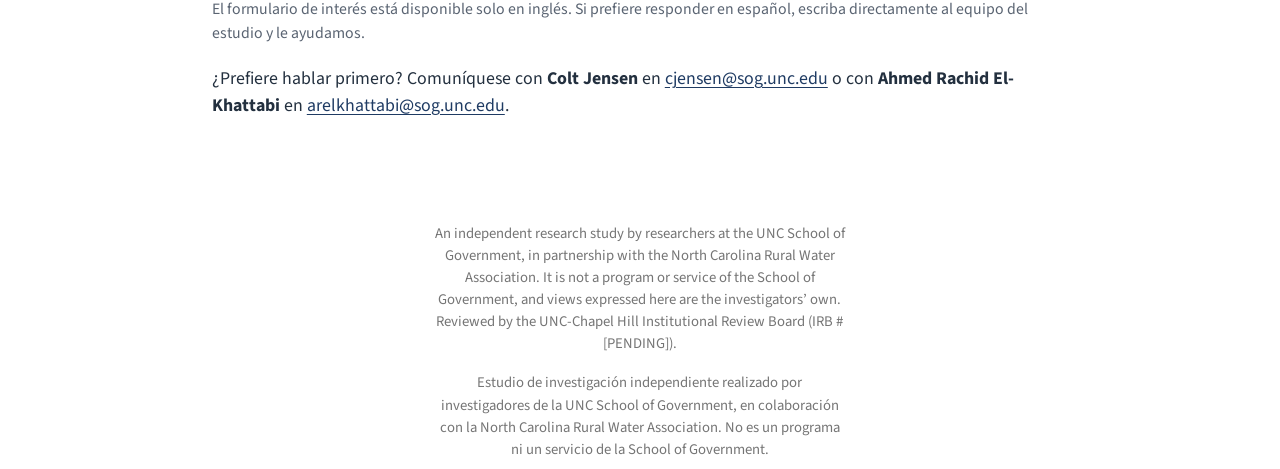
==== commit d1b28e75: "Built site for gh-pages" ====
--- a/es.html
+++ b/es.html
@@ -6,7 +6,7 @@
 
 <meta name="viewport" content="width=device-width, initial-scale=1.0, user-scalable=yes">
 
-<meta name="description" content="Un programa de la UNC School of Government y la North Carolina Rural Water Association que ayuda a los sistemas de agua miembros a reclutar y retener operadores con licencia. Conozca cómo puede participar su sistema de agua.">
+<meta name="description" content="Un estudio de investigación realizado por investigadores de la UNC School of Government, en colaboración con la North Carolina Rural Water Association, sobre cómo reclutar y retener operadores de agua con licencia. Conozca cómo puede participar su sistema de agua.">
 
 <title>Programa de Reclutamiento de Operadores de Agua de NC para Sistemas de Agua – NC Water Operator Recruitment Program</title>
 <style>
@@ -141,13 +141,13 @@
 </div>
 <section id="reclute-y-retenga-a-los-operadores-de-los-que-depende-su-comunidad" class="level1 hero">
 <h1>Reclute y retenga a los operadores de los que depende su comunidad</h1>
-<p>Únase a un programa de la UNC School of Government y la North Carolina Rural Water Association que realiza una campaña de reclutamiento dirigida y producida profesionalmente para sus vacantes de operador, sin costo alguno para su sistema de agua.</p>
+<p>Investigadores de la UNC School of Government, en colaboración con la North Carolina Rural Water Association, realizarán una campaña de reclutamiento dirigida y producida profesionalmente para sus vacantes de operador, sin costo alguno para su sistema de agua.</p>
 <p><a class="btn-apply" href="#opt-in">Vea cómo puede participar su sistema de agua</a></p>
 </section>
 <section id="about" class="level2">
 <h2 data-anchor-id="about">Sobre el programa</h2>
 <p>Muchos sistemas de agua y de aguas residuales de Carolina del Norte tienen dificultades para atraer nuevos operadores y para retener a los que contratan, sobre todo ahora que los operadores con experiencia están por jubilarse. Este programa prueba mejores maneras de reclutar operadores y comparte lo que funciona con los sistemas de agua de todo el estado.</p>
-<p>Los sistemas de agua que participan se convierten en sitios participantes de un estudio de investigación dirigido por la <strong>UNC School of Government</strong> junto con la <strong>North Carolina Rural Water Association (NCRWA)</strong>. Para cada sistema participante, el equipo de investigación diseña y realiza una campaña de reclutamiento digital y por correo postal dirigida a vacantes reales de operador, y luego mide qué enfoques atraen solicitantes y, lo más importante, cuáles atraen a personas que permanecen en el puesto.</p>
+<p>Los sistemas de agua que participan se convierten en sitios participantes de un estudio de investigación dirigido por <strong>investigadores de la UNC School of Government</strong>, en colaboración con la <strong>North Carolina Rural Water Association (NCRWA)</strong>. Este es un proyecto de investigación independiente de los investigadores que aparecen más abajo. No es un programa ni un servicio de la School of Government. Para cada sistema participante, el equipo de investigación diseña y realiza una campaña de reclutamiento digital y por correo postal dirigida a vacantes reales de operador, y luego mide qué enfoques atraen solicitantes y, lo más importante, cuáles atraen a personas que permanecen en el puesto.</p>
 <div class="callout-fact">
 <p><strong>En una frase:</strong> Su sistema de agua aporta sus vacantes de operador y una pequeña cantidad de coordinación por parte del personal. A cambio, recibe una campaña de reclutamiento financiada y dirigida profesionalmente, además de un conjunto de videos de reclutamiento que puede conservar y reutilizar.</p>
 </div>
@@ -158,7 +158,7 @@
 <li><strong>Una campaña de reclutamiento financiada para sus vacantes.</strong> El equipo de investigación diseña, realiza y paga la campaña dirigida de redes sociales y de tarjetas postales por correo en su área de servicio. Usted no administra el presupuesto publicitario ni la logística.</li>
 <li><strong>Videos de reclutamiento profesionales que usted conserva.</strong> Su sistema de agua recibe un conjunto de videos de reclutamiento de operadores producidos profesionalmente que puede reutilizar después en sus propios esfuerzos de contratación, sin importar cuáles sean los resultados del estudio.</li>
 <li><strong>Evidencia sobre lo que realmente funciona.</strong> Obtiene acceso anticipado a los resultados sobre qué mensajes de reclutamiento atraen solicitantes y cuáles atraen operadores que permanecen más allá del primer año.</li>
-<li><strong>Un socio ante el reto de personal.</strong> Se une a un esfuerzo estatal para resolver un problema compartido, con el apoyo de UNC y NCRWA.</li>
+<li><strong>Un socio ante el reto de personal.</strong> Se une a un esfuerzo estatal para resolver un problema compartido, con el apoyo del equipo de investigación y de NCRWA.</li>
 </ul>
 </section>
 <section id="involved" class="level2">
@@ -180,6 +180,7 @@
 <div class="irb-box">
 <p>Este es un estudio de investigación revisado por la <strong>Junta de Revisión Institucional de la Universidad de Carolina del Norte en Chapel Hill (IRB #[PENDING])</strong>, que protege los derechos y el bienestar de los participantes de investigación.</p>
 <ul>
+<li><strong>Este es un proyecto de investigación independiente.</strong> Lo realizan los investigadores que aparecen más abajo, en su calidad de investigadores de la UNC School of Government. No es un programa, ni un servicio, ni un respaldo de la School of Government ni de UNC-Chapel Hill.</li>
 <li><strong>Los participantes de la investigación son los solicitantes individuales</strong>, no su sistema de agua. Los solicitantes participan de forma voluntaria y su información se mantiene confidencial y se presenta solo de forma combinada y resumida.</li>
 <li><strong>Las obligaciones de su sistema de agua se limitan</strong> a la coordinación y al intercambio de resultados descritos arriba, bajo un acuerdo por escrito.</li>
 <li><strong>No se requieren datos sensibles de personal.</strong> El estudio no solicita expedientes médicos ni información de salud protegida.</li>
@@ -612,7 +613,8 @@
       &nbsp;
     </div>   
     <div class="nav-footer-center">
-<p>A research program of the UNC School of Government and the North Carolina Rural Water Association. Reviewed by the UNC-Chapel Hill Institutional Review Board (IRB #[PENDING]).</p>
+<p>An independent research study by researchers at the UNC School of Government, in partnership with the North Carolina Rural Water Association. It is not a program or service of the School of Government, and views expressed here are the investigators’ own. Reviewed by the UNC-Chapel Hill Institutional Review Board (IRB #[PENDING]).</p>
+<p>Estudio de investigación independiente realizado por investigadores de la UNC School of Government, en colaboración con la North Carolina Rural Water Association. No es un programa ni un servicio de la School of Government.</p>
 </div>
     <div class="nav-footer-right">
       &nbsp;
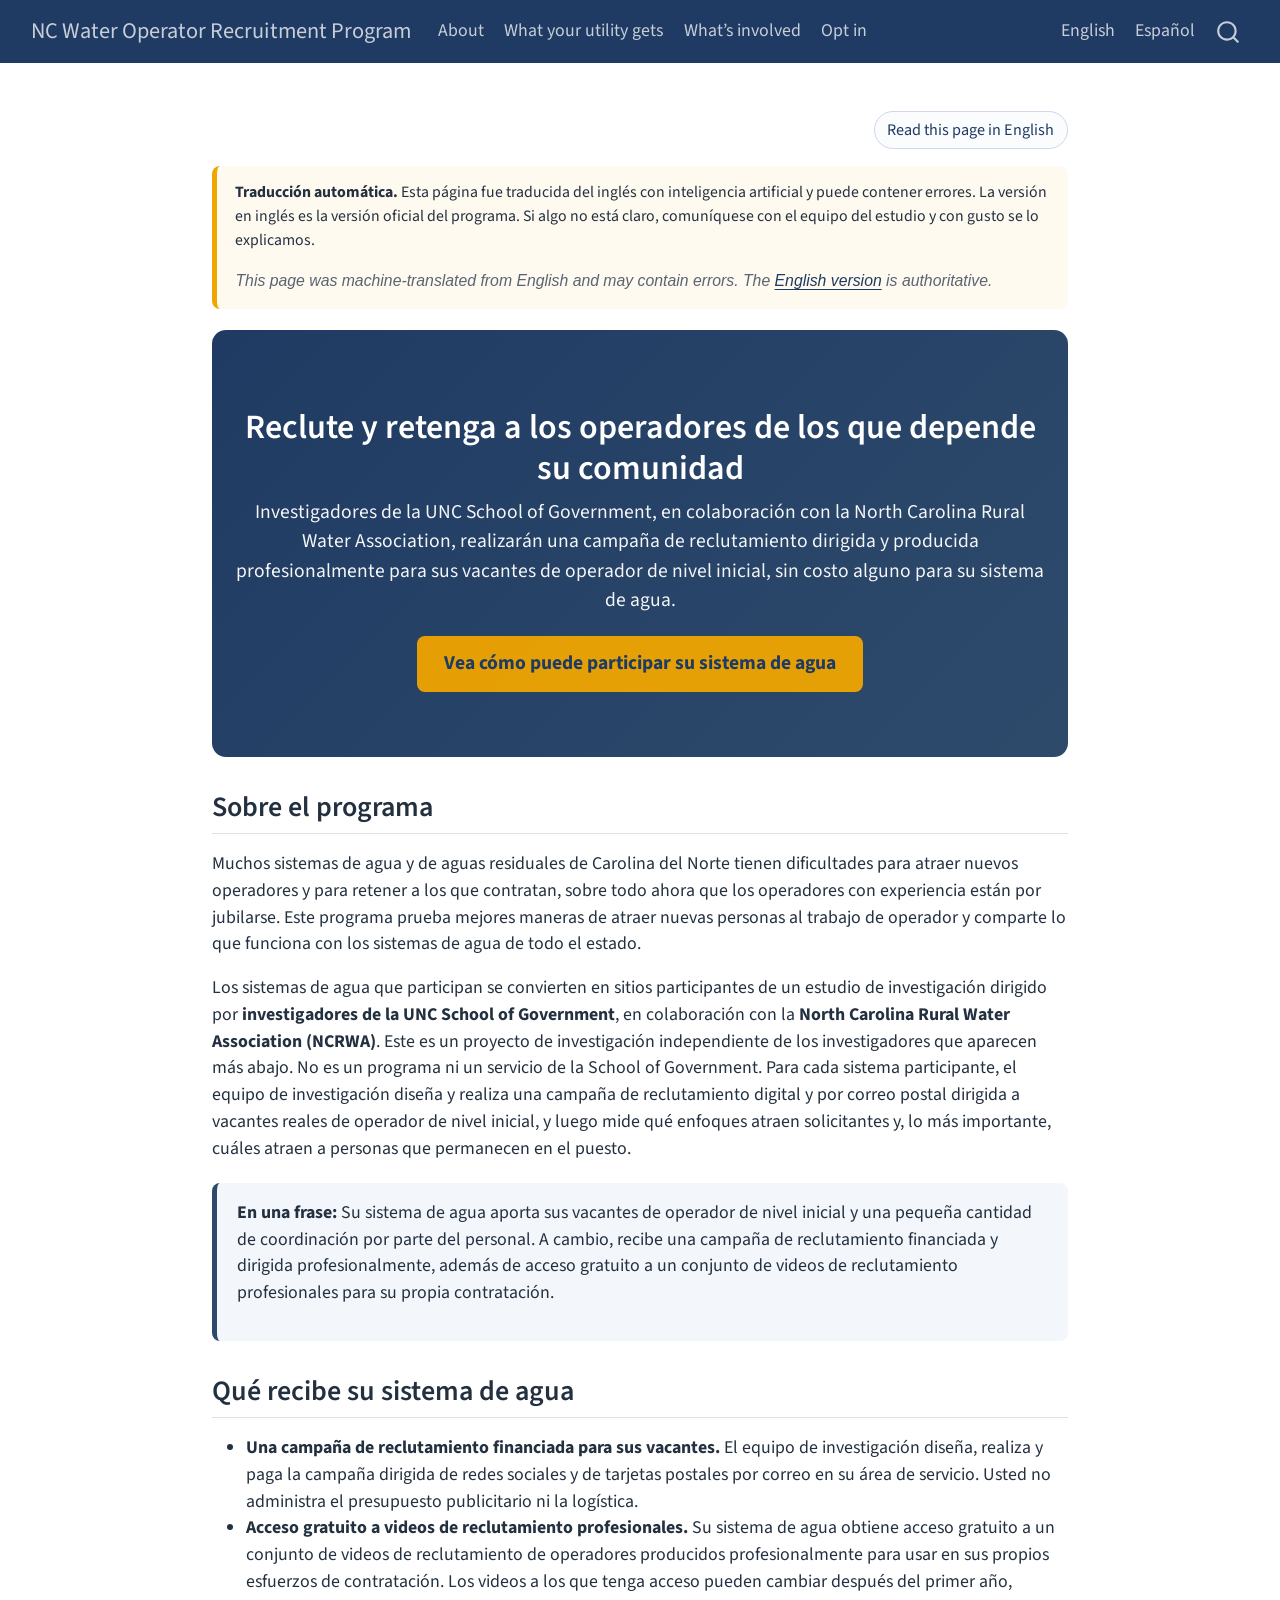
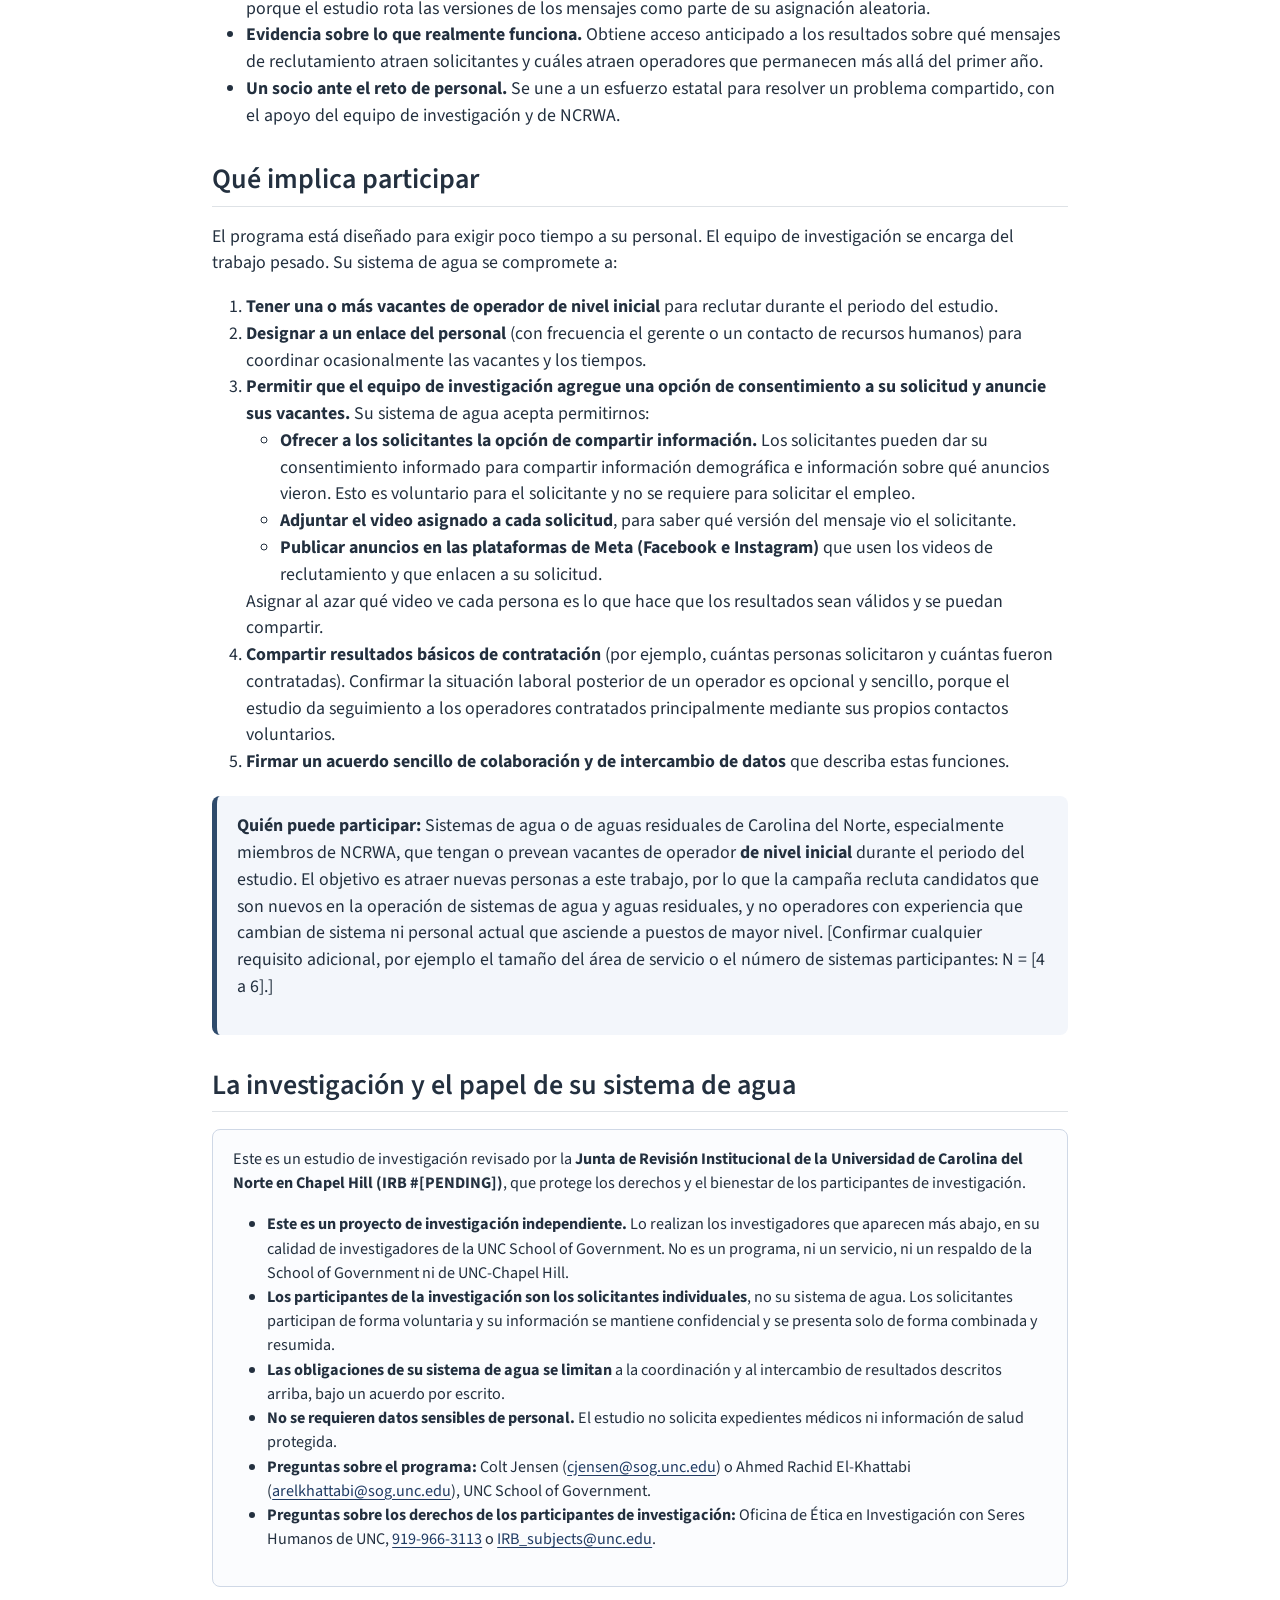
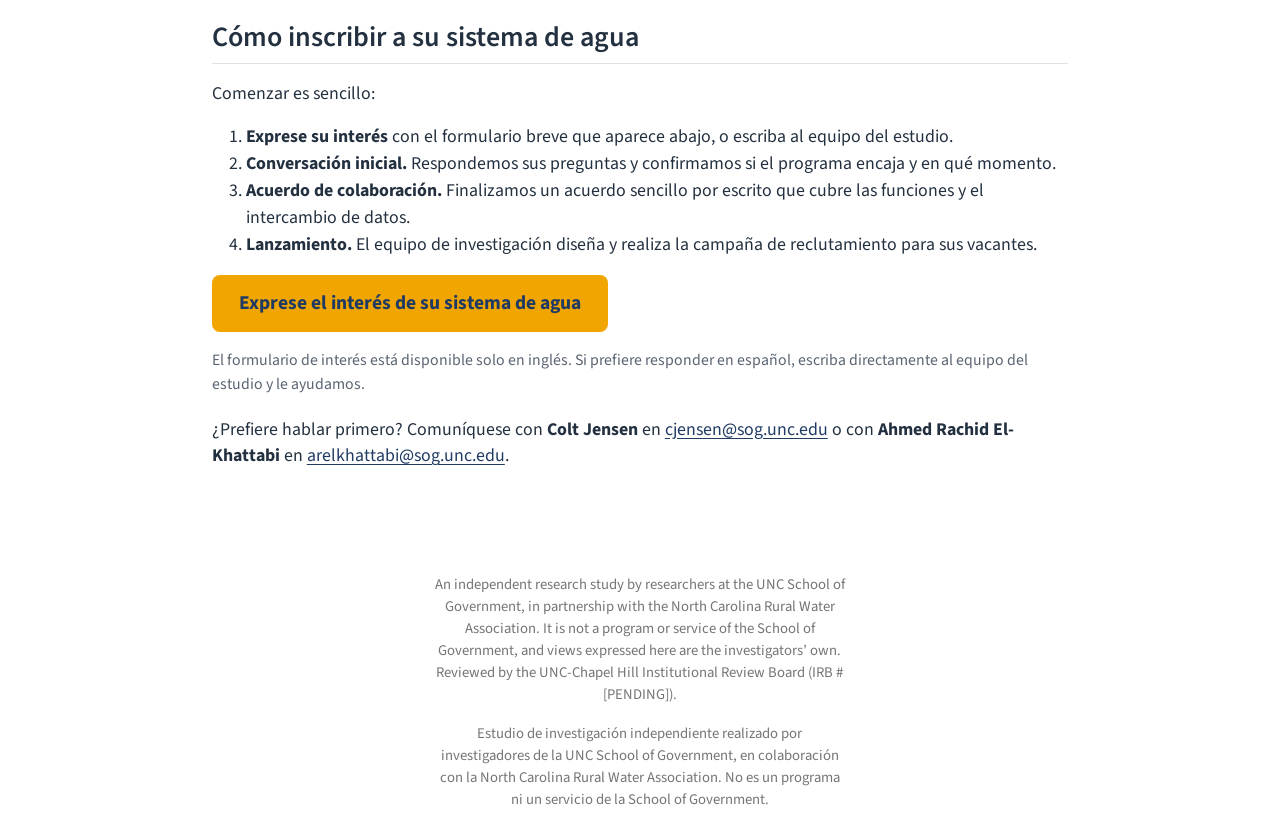
==== commit 238c7c5d: "Built site for gh-pages" ====
--- a/es.html
+++ b/es.html
@@ -141,22 +141,22 @@
 </div>
 <section id="reclute-y-retenga-a-los-operadores-de-los-que-depende-su-comunidad" class="level1 hero">
 <h1>Reclute y retenga a los operadores de los que depende su comunidad</h1>
-<p>Investigadores de la UNC School of Government, en colaboración con la North Carolina Rural Water Association, realizarán una campaña de reclutamiento dirigida y producida profesionalmente para sus vacantes de operador, sin costo alguno para su sistema de agua.</p>
+<p>Investigadores de la UNC School of Government, en colaboración con la North Carolina Rural Water Association, realizarán una campaña de reclutamiento dirigida y producida profesionalmente para sus vacantes de operador de nivel inicial, sin costo alguno para su sistema de agua.</p>
 <p><a class="btn-apply" href="#opt-in">Vea cómo puede participar su sistema de agua</a></p>
 </section>
 <section id="about" class="level2">
 <h2 data-anchor-id="about">Sobre el programa</h2>
-<p>Muchos sistemas de agua y de aguas residuales de Carolina del Norte tienen dificultades para atraer nuevos operadores y para retener a los que contratan, sobre todo ahora que los operadores con experiencia están por jubilarse. Este programa prueba mejores maneras de reclutar operadores y comparte lo que funciona con los sistemas de agua de todo el estado.</p>
-<p>Los sistemas de agua que participan se convierten en sitios participantes de un estudio de investigación dirigido por <strong>investigadores de la UNC School of Government</strong>, en colaboración con la <strong>North Carolina Rural Water Association (NCRWA)</strong>. Este es un proyecto de investigación independiente de los investigadores que aparecen más abajo. No es un programa ni un servicio de la School of Government. Para cada sistema participante, el equipo de investigación diseña y realiza una campaña de reclutamiento digital y por correo postal dirigida a vacantes reales de operador, y luego mide qué enfoques atraen solicitantes y, lo más importante, cuáles atraen a personas que permanecen en el puesto.</p>
+<p>Muchos sistemas de agua y de aguas residuales de Carolina del Norte tienen dificultades para atraer nuevos operadores y para retener a los que contratan, sobre todo ahora que los operadores con experiencia están por jubilarse. Este programa prueba mejores maneras de atraer nuevas personas al trabajo de operador y comparte lo que funciona con los sistemas de agua de todo el estado.</p>
+<p>Los sistemas de agua que participan se convierten en sitios participantes de un estudio de investigación dirigido por <strong>investigadores de la UNC School of Government</strong>, en colaboración con la <strong>North Carolina Rural Water Association (NCRWA)</strong>. Este es un proyecto de investigación independiente de los investigadores que aparecen más abajo. No es un programa ni un servicio de la School of Government. Para cada sistema participante, el equipo de investigación diseña y realiza una campaña de reclutamiento digital y por correo postal dirigida a vacantes reales de operador de nivel inicial, y luego mide qué enfoques atraen solicitantes y, lo más importante, cuáles atraen a personas que permanecen en el puesto.</p>
 <div class="callout-fact">
-<p><strong>En una frase:</strong> Su sistema de agua aporta sus vacantes de operador y una pequeña cantidad de coordinación por parte del personal. A cambio, recibe una campaña de reclutamiento financiada y dirigida profesionalmente, además de un conjunto de videos de reclutamiento que puede conservar y reutilizar.</p>
+<p><strong>En una frase:</strong> Su sistema de agua aporta sus vacantes de operador de nivel inicial y una pequeña cantidad de coordinación por parte del personal. A cambio, recibe una campaña de reclutamiento financiada y dirigida profesionalmente, además de acceso gratuito a un conjunto de videos de reclutamiento profesionales para su propia contratación.</p>
 </div>
 </section>
 <section id="benefits" class="level2">
 <h2 data-anchor-id="benefits">Qué recibe su sistema de agua</h2>
 <ul>
 <li><strong>Una campaña de reclutamiento financiada para sus vacantes.</strong> El equipo de investigación diseña, realiza y paga la campaña dirigida de redes sociales y de tarjetas postales por correo en su área de servicio. Usted no administra el presupuesto publicitario ni la logística.</li>
-<li><strong>Videos de reclutamiento profesionales que usted conserva.</strong> Su sistema de agua recibe un conjunto de videos de reclutamiento de operadores producidos profesionalmente que puede reutilizar después en sus propios esfuerzos de contratación, sin importar cuáles sean los resultados del estudio.</li>
+<li><strong>Acceso gratuito a videos de reclutamiento profesionales.</strong> Su sistema de agua obtiene acceso gratuito a un conjunto de videos de reclutamiento de operadores producidos profesionalmente para usar en sus propios esfuerzos de contratación. Los videos a los que tenga acceso pueden cambiar después del primer año, porque el estudio rota las versiones de los mensajes como parte de su asignación aleatoria.</li>
 <li><strong>Evidencia sobre lo que realmente funciona.</strong> Obtiene acceso anticipado a los resultados sobre qué mensajes de reclutamiento atraen solicitantes y cuáles atraen operadores que permanecen más allá del primer año.</li>
 <li><strong>Un socio ante el reto de personal.</strong> Se une a un esfuerzo estatal para resolver un problema compartido, con el apoyo del equipo de investigación y de NCRWA.</li>
 </ul>
@@ -165,14 +165,20 @@
 <h2 data-anchor-id="involved">Qué implica participar</h2>
 <p>El programa está diseñado para exigir poco tiempo a su personal. El equipo de investigación se encarga del trabajo pesado. Su sistema de agua se compromete a:</p>
 <ol type="1">
-<li><strong>Tener una o más vacantes de operador</strong> para reclutar durante el periodo del estudio.</li>
+<li><strong>Tener una o más vacantes de operador de nivel inicial</strong> para reclutar durante el periodo del estudio.</li>
 <li><strong>Designar a un enlace del personal</strong> (con frecuencia el gerente o un contacto de recursos humanos) para coordinar ocasionalmente las vacantes y los tiempos.</li>
-<li><strong>Permitir que el equipo de investigación realice la campaña de reclutamiento</strong> en su área de servicio, lo que incluye asignar al azar qué versiones de los mensajes se muestran. Esto es lo que hace que los resultados sean válidos y se puedan compartir.</li>
+<li><strong>Permitir que el equipo de investigación agregue una opción de consentimiento a su solicitud y anuncie sus vacantes.</strong> Su sistema de agua acepta permitirnos:
+<ul>
+<li><strong>Ofrecer a los solicitantes la opción de compartir información.</strong> Los solicitantes pueden dar su consentimiento informado para compartir información demográfica e información sobre qué anuncios vieron. Esto es voluntario para el solicitante y no se requiere para solicitar el empleo.</li>
+<li><strong>Adjuntar el video asignado a cada solicitud</strong>, para saber qué versión del mensaje vio el solicitante.</li>
+<li><strong>Publicar anuncios en las plataformas de Meta (Facebook e Instagram)</strong> que usen los videos de reclutamiento y que enlacen a su solicitud.</li>
+</ul>
+Asignar al azar qué video ve cada persona es lo que hace que los resultados sean válidos y se puedan compartir.</li>
 <li><strong>Compartir resultados básicos de contratación</strong> (por ejemplo, cuántas personas solicitaron y cuántas fueron contratadas). Confirmar la situación laboral posterior de un operador es opcional y sencillo, porque el estudio da seguimiento a los operadores contratados principalmente mediante sus propios contactos voluntarios.</li>
 <li><strong>Firmar un acuerdo sencillo de colaboración y de intercambio de datos</strong> que describa estas funciones.</li>
 </ol>
 <div class="callout-fact">
-<p><strong>Quién puede participar:</strong> Sistemas de agua o de aguas residuales de Carolina del Norte, especialmente miembros de NCRWA, que tengan o prevean vacantes de operador con licencia durante el periodo del estudio. [Confirmar cualquier requisito adicional, por ejemplo el tamaño del área de servicio o el número de sistemas participantes: N = [4 a 6].]</p>
+<p><strong>Quién puede participar:</strong> Sistemas de agua o de aguas residuales de Carolina del Norte, especialmente miembros de NCRWA, que tengan o prevean vacantes de operador <strong>de nivel inicial</strong> durante el periodo del estudio. El objetivo es atraer nuevas personas a este trabajo, por lo que la campaña recluta candidatos que son nuevos en la operación de sistemas de agua y aguas residuales, y no operadores con experiencia que cambian de sistema ni personal actual que asciende a puestos de mayor nivel. [Confirmar cualquier requisito adicional, por ejemplo el tamaño del área de servicio o el número de sistemas participantes: N = [4 a 6].]</p>
 </div>
 </section>
 <section id="irb" class="level2">
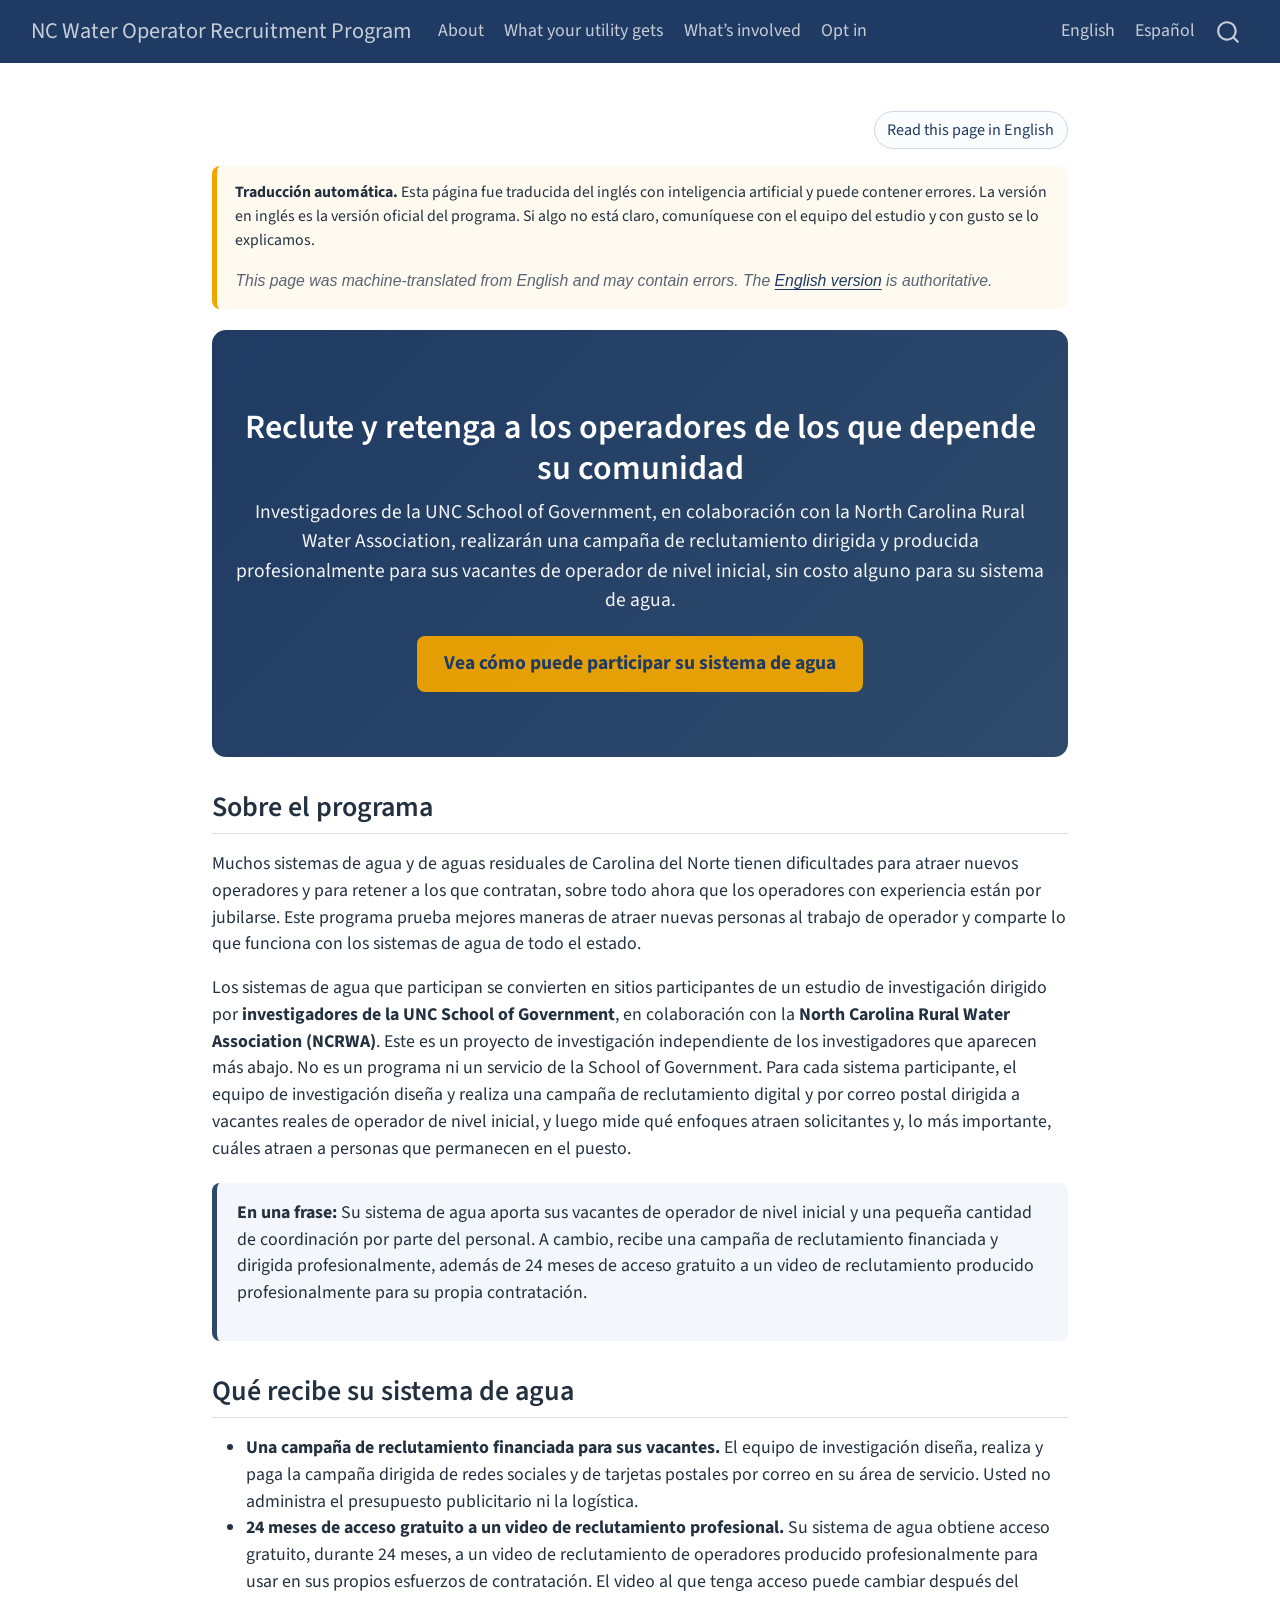
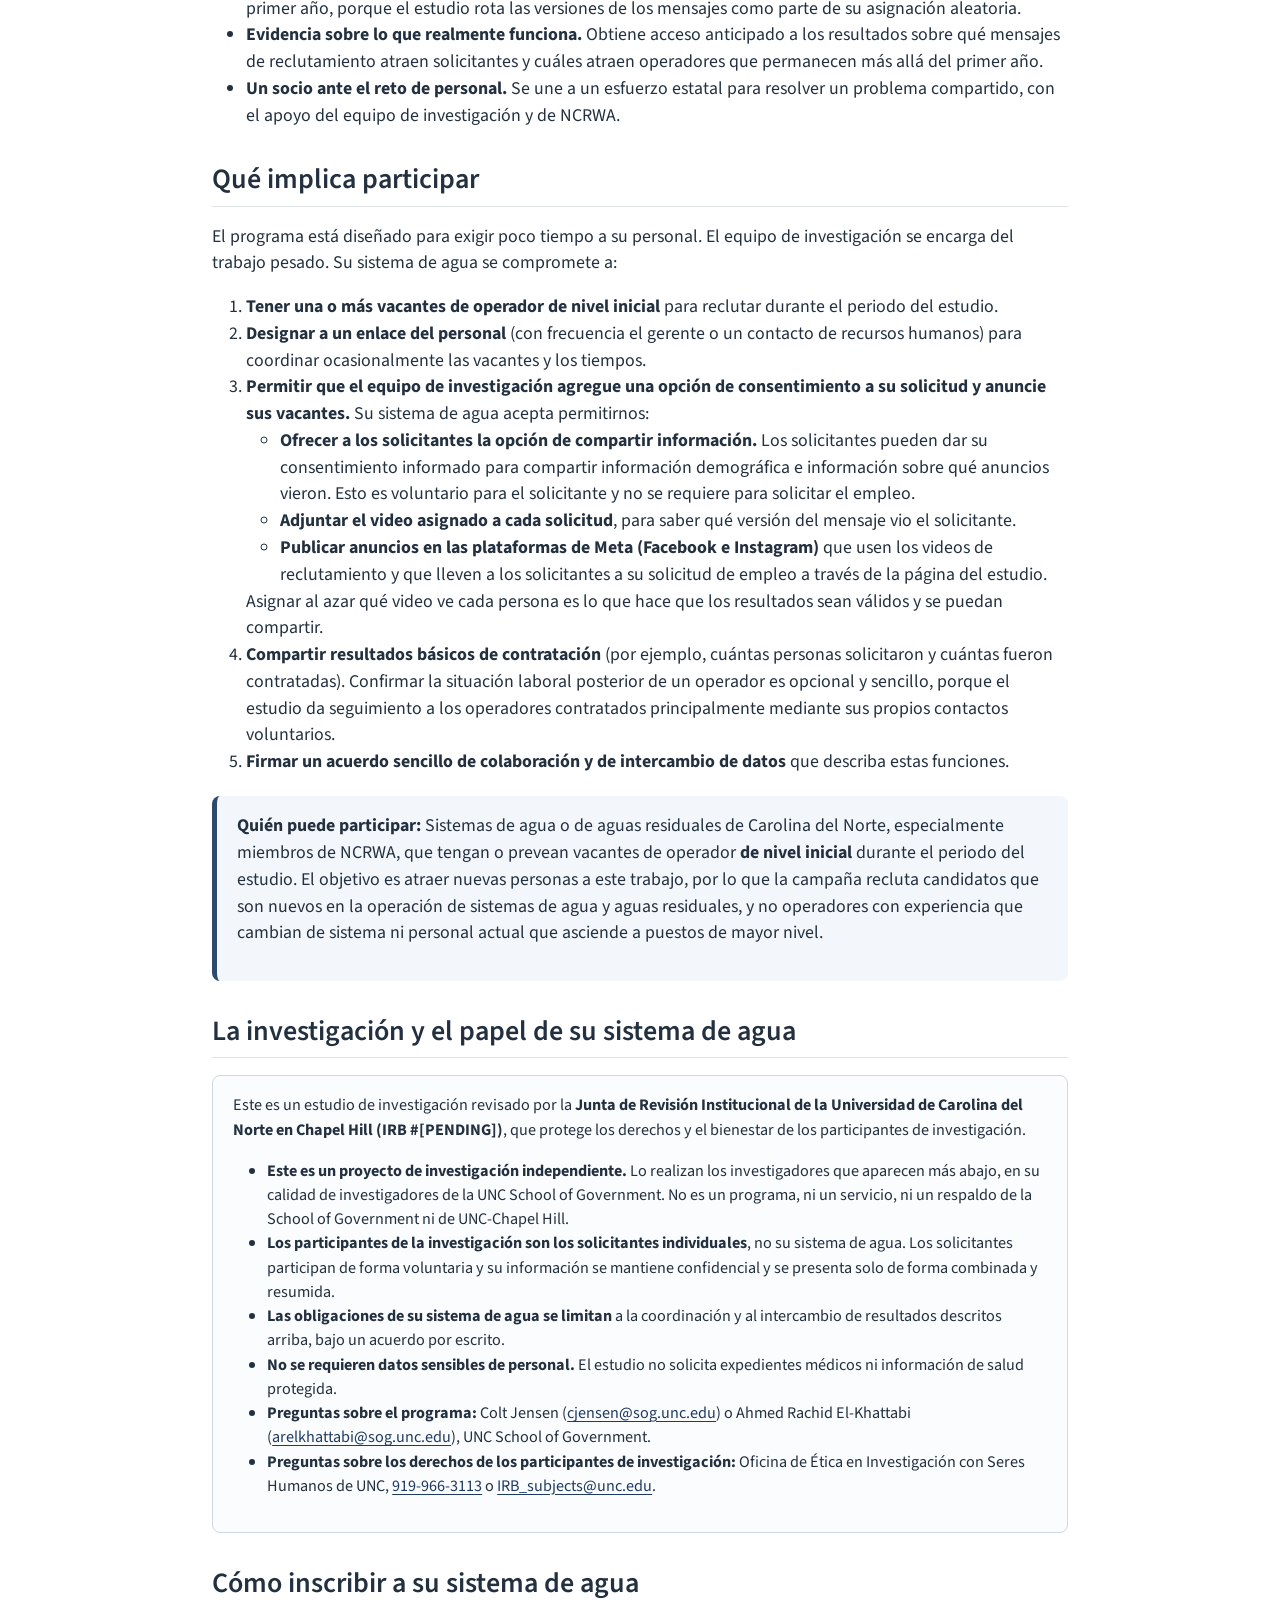
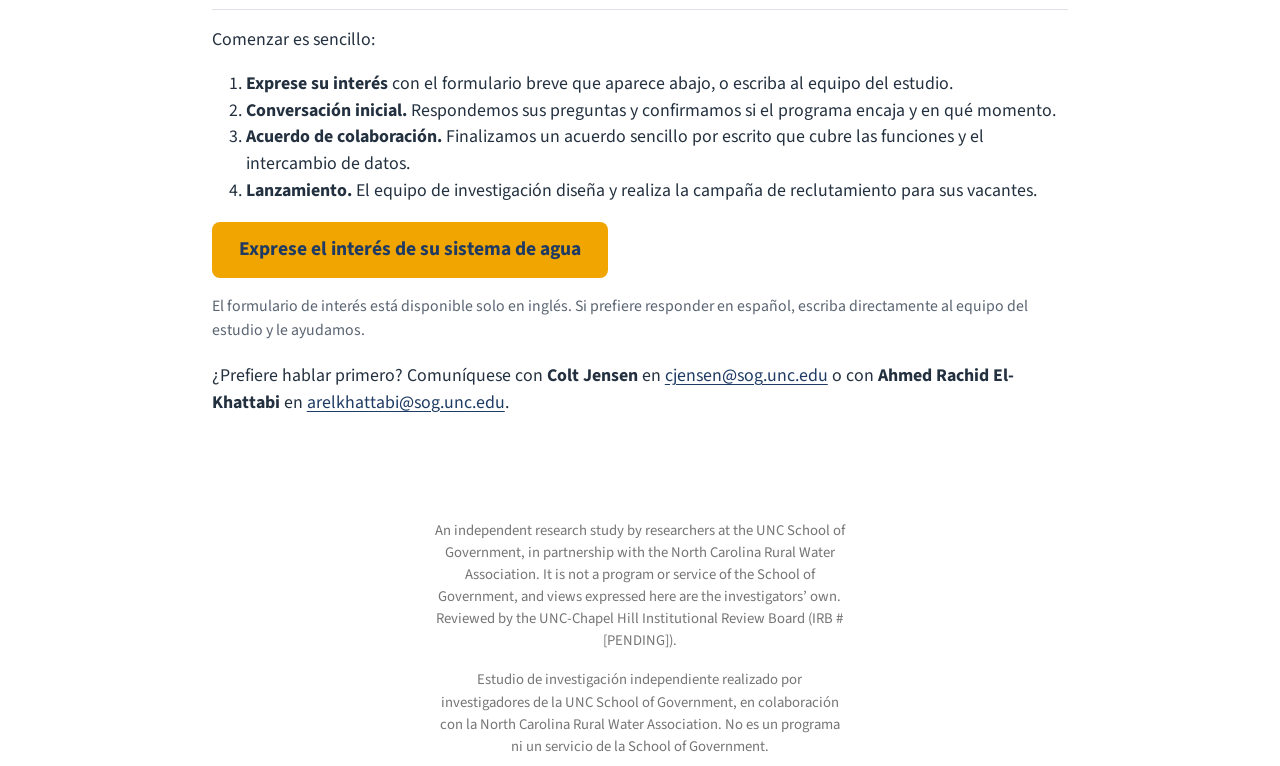
==== commit 4209c6df: "Built site for gh-pages" ====
--- a/es.html
+++ b/es.html
@@ -149,14 +149,14 @@
 <p>Muchos sistemas de agua y de aguas residuales de Carolina del Norte tienen dificultades para atraer nuevos operadores y para retener a los que contratan, sobre todo ahora que los operadores con experiencia están por jubilarse. Este programa prueba mejores maneras de atraer nuevas personas al trabajo de operador y comparte lo que funciona con los sistemas de agua de todo el estado.</p>
 <p>Los sistemas de agua que participan se convierten en sitios participantes de un estudio de investigación dirigido por <strong>investigadores de la UNC School of Government</strong>, en colaboración con la <strong>North Carolina Rural Water Association (NCRWA)</strong>. Este es un proyecto de investigación independiente de los investigadores que aparecen más abajo. No es un programa ni un servicio de la School of Government. Para cada sistema participante, el equipo de investigación diseña y realiza una campaña de reclutamiento digital y por correo postal dirigida a vacantes reales de operador de nivel inicial, y luego mide qué enfoques atraen solicitantes y, lo más importante, cuáles atraen a personas que permanecen en el puesto.</p>
 <div class="callout-fact">
-<p><strong>En una frase:</strong> Su sistema de agua aporta sus vacantes de operador de nivel inicial y una pequeña cantidad de coordinación por parte del personal. A cambio, recibe una campaña de reclutamiento financiada y dirigida profesionalmente, además de acceso gratuito a un conjunto de videos de reclutamiento profesionales para su propia contratación.</p>
+<p><strong>En una frase:</strong> Su sistema de agua aporta sus vacantes de operador de nivel inicial y una pequeña cantidad de coordinación por parte del personal. A cambio, recibe una campaña de reclutamiento financiada y dirigida profesionalmente, además de 24 meses de acceso gratuito a un video de reclutamiento producido profesionalmente para su propia contratación.</p>
 </div>
 </section>
 <section id="benefits" class="level2">
 <h2 data-anchor-id="benefits">Qué recibe su sistema de agua</h2>
 <ul>
 <li><strong>Una campaña de reclutamiento financiada para sus vacantes.</strong> El equipo de investigación diseña, realiza y paga la campaña dirigida de redes sociales y de tarjetas postales por correo en su área de servicio. Usted no administra el presupuesto publicitario ni la logística.</li>
-<li><strong>Acceso gratuito a videos de reclutamiento profesionales.</strong> Su sistema de agua obtiene acceso gratuito a un conjunto de videos de reclutamiento de operadores producidos profesionalmente para usar en sus propios esfuerzos de contratación. Los videos a los que tenga acceso pueden cambiar después del primer año, porque el estudio rota las versiones de los mensajes como parte de su asignación aleatoria.</li>
+<li><strong>24 meses de acceso gratuito a un video de reclutamiento profesional.</strong> Su sistema de agua obtiene acceso gratuito, durante 24 meses, a un video de reclutamiento de operadores producido profesionalmente para usar en sus propios esfuerzos de contratación. El video al que tenga acceso puede cambiar después del primer año, porque el estudio rota las versiones de los mensajes como parte de su asignación aleatoria.</li>
 <li><strong>Evidencia sobre lo que realmente funciona.</strong> Obtiene acceso anticipado a los resultados sobre qué mensajes de reclutamiento atraen solicitantes y cuáles atraen operadores que permanecen más allá del primer año.</li>
 <li><strong>Un socio ante el reto de personal.</strong> Se une a un esfuerzo estatal para resolver un problema compartido, con el apoyo del equipo de investigación y de NCRWA.</li>
 </ul>
@@ -171,14 +171,14 @@
 <ul>
 <li><strong>Ofrecer a los solicitantes la opción de compartir información.</strong> Los solicitantes pueden dar su consentimiento informado para compartir información demográfica e información sobre qué anuncios vieron. Esto es voluntario para el solicitante y no se requiere para solicitar el empleo.</li>
 <li><strong>Adjuntar el video asignado a cada solicitud</strong>, para saber qué versión del mensaje vio el solicitante.</li>
-<li><strong>Publicar anuncios en las plataformas de Meta (Facebook e Instagram)</strong> que usen los videos de reclutamiento y que enlacen a su solicitud.</li>
+<li><strong>Publicar anuncios en las plataformas de Meta (Facebook e Instagram)</strong> que usen los videos de reclutamiento y que lleven a los solicitantes a su solicitud de empleo a través de la página del estudio.</li>
 </ul>
 Asignar al azar qué video ve cada persona es lo que hace que los resultados sean válidos y se puedan compartir.</li>
 <li><strong>Compartir resultados básicos de contratación</strong> (por ejemplo, cuántas personas solicitaron y cuántas fueron contratadas). Confirmar la situación laboral posterior de un operador es opcional y sencillo, porque el estudio da seguimiento a los operadores contratados principalmente mediante sus propios contactos voluntarios.</li>
 <li><strong>Firmar un acuerdo sencillo de colaboración y de intercambio de datos</strong> que describa estas funciones.</li>
 </ol>
 <div class="callout-fact">
-<p><strong>Quién puede participar:</strong> Sistemas de agua o de aguas residuales de Carolina del Norte, especialmente miembros de NCRWA, que tengan o prevean vacantes de operador <strong>de nivel inicial</strong> durante el periodo del estudio. El objetivo es atraer nuevas personas a este trabajo, por lo que la campaña recluta candidatos que son nuevos en la operación de sistemas de agua y aguas residuales, y no operadores con experiencia que cambian de sistema ni personal actual que asciende a puestos de mayor nivel. [Confirmar cualquier requisito adicional, por ejemplo el tamaño del área de servicio o el número de sistemas participantes: N = [4 a 6].]</p>
+<p><strong>Quién puede participar:</strong> Sistemas de agua o de aguas residuales de Carolina del Norte, especialmente miembros de NCRWA, que tengan o prevean vacantes de operador <strong>de nivel inicial</strong> durante el periodo del estudio. El objetivo es atraer nuevas personas a este trabajo, por lo que la campaña recluta candidatos que son nuevos en la operación de sistemas de agua y aguas residuales, y no operadores con experiencia que cambian de sistema ni personal actual que asciende a puestos de mayor nivel.</p>
 </div>
 </section>
 <section id="irb" class="level2">
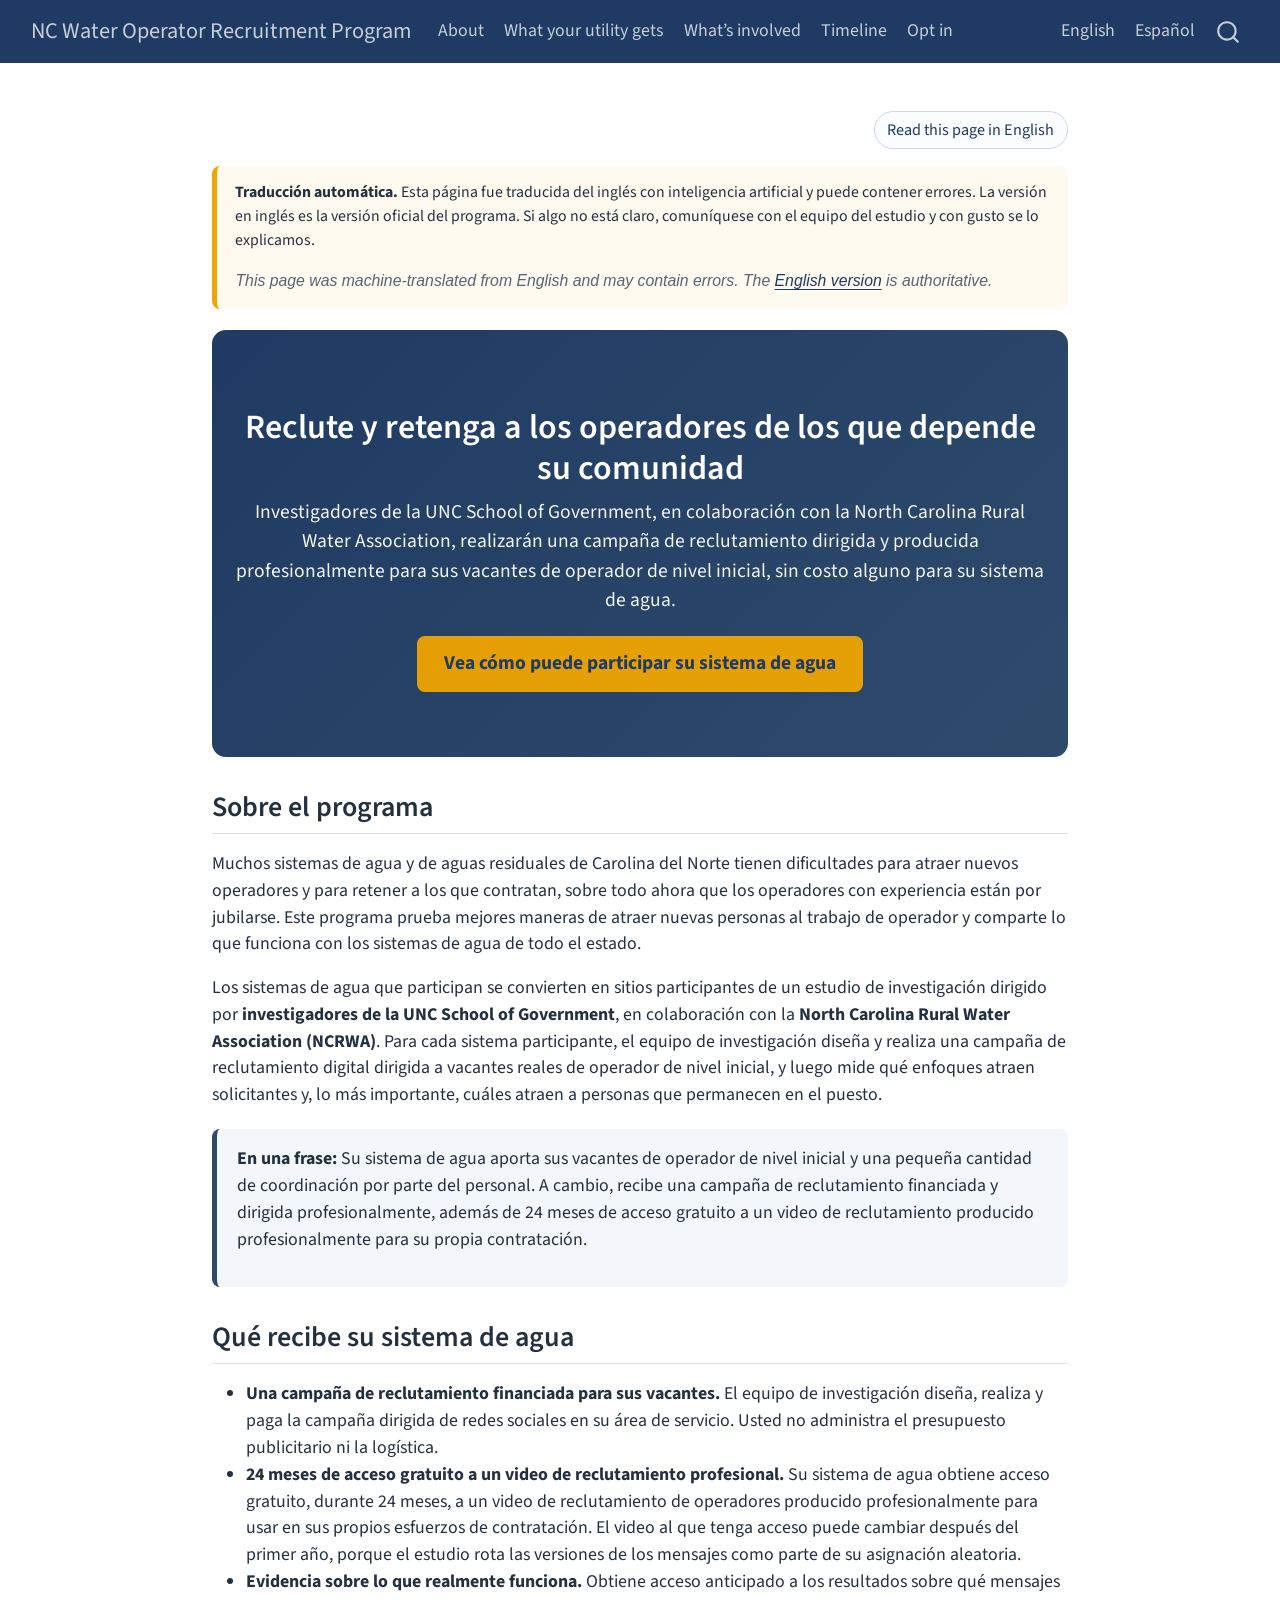
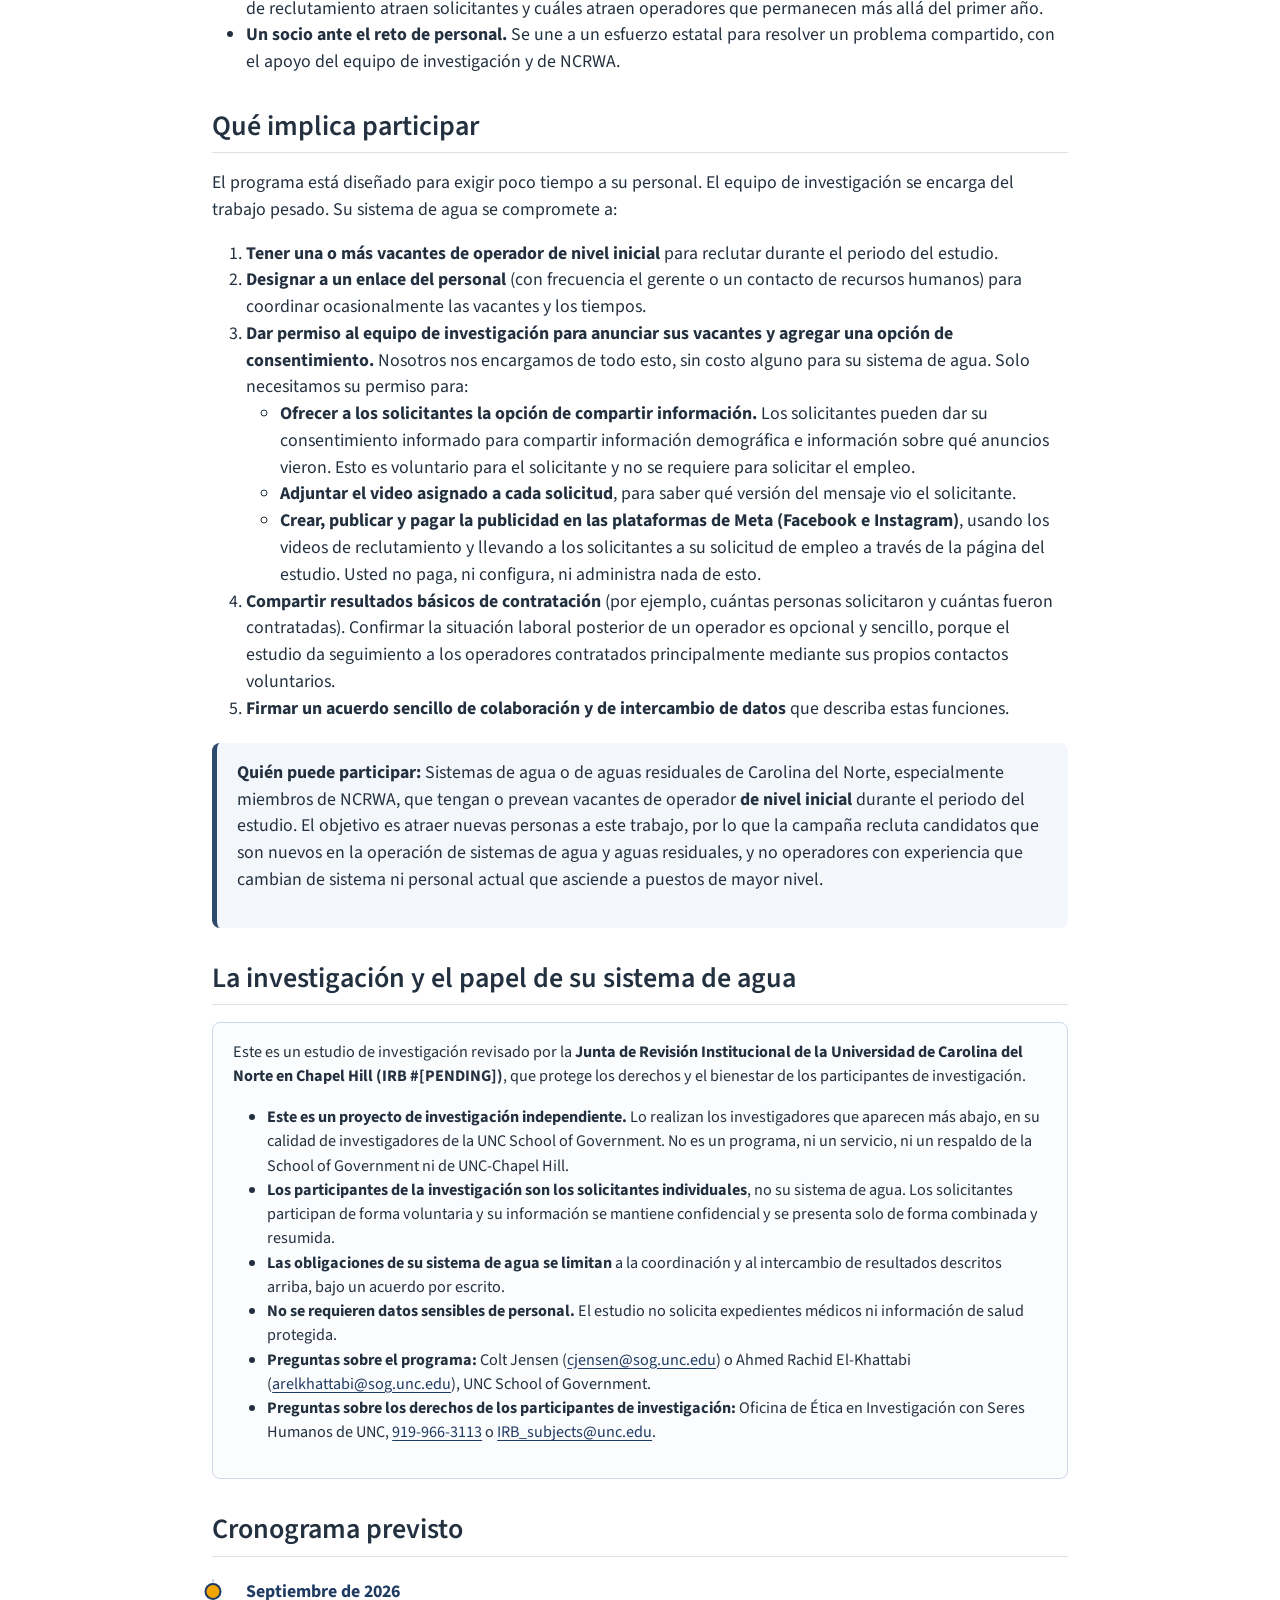
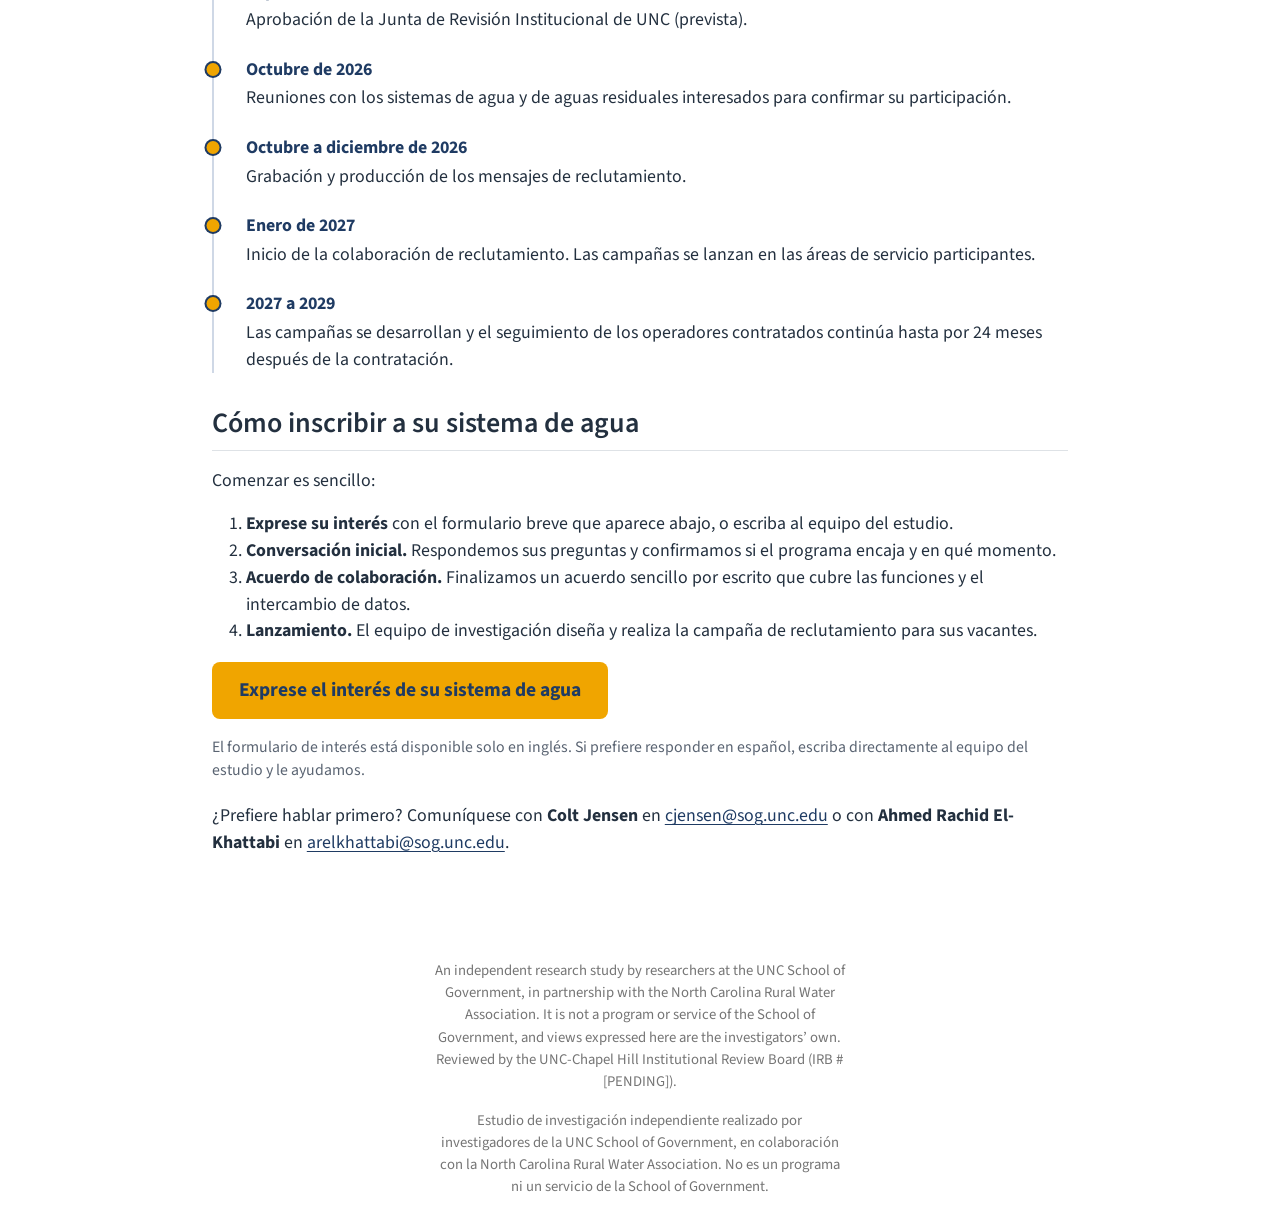
==== commit ae8a0d4b: "Built site for gh-pages" ====
--- a/es.html
+++ b/es.html
@@ -39,7 +39,7 @@
 <link href="site_libs/quarto-html/quarto-syntax-highlighting-ed96de9b727972fe78a7b5d16c58bf87.css" rel="stylesheet" id="quarto-text-highlighting-styles">
 <script src="site_libs/bootstrap/bootstrap.min.js"></script>
 <link href="site_libs/bootstrap/bootstrap-icons.css" rel="stylesheet">
-<link href="site_libs/bootstrap/bootstrap-0a2ba9b7e9e51cc3fb810ea66f836871.min.css" rel="stylesheet" append-hash="true" id="quarto-bootstrap" data-mode="light">
+<link href="site_libs/bootstrap/bootstrap-0b254fdc5d2a9e9b64194ed0881bb215.min.css" rel="stylesheet" append-hash="true" id="quarto-bootstrap" data-mode="light">
 <script id="quarto-search-options" type="application/json">{
   "location": "navbar",
   "copy-button": false,
@@ -101,6 +101,10 @@
 <span class="menu-text">What’s involved</span></a>
   </li>  
   <li class="nav-item">
+    <a class="nav-link" href="./#timeline"> 
+<span class="menu-text">Timeline</span></a>
+  </li>  
+  <li class="nav-item">
     <a class="nav-link" href="./#opt-in"> 
 <span class="menu-text">Opt in</span></a>
   </li>  
@@ -147,7 +151,7 @@
 <section id="about" class="level2">
 <h2 data-anchor-id="about">Sobre el programa</h2>
 <p>Muchos sistemas de agua y de aguas residuales de Carolina del Norte tienen dificultades para atraer nuevos operadores y para retener a los que contratan, sobre todo ahora que los operadores con experiencia están por jubilarse. Este programa prueba mejores maneras de atraer nuevas personas al trabajo de operador y comparte lo que funciona con los sistemas de agua de todo el estado.</p>
-<p>Los sistemas de agua que participan se convierten en sitios participantes de un estudio de investigación dirigido por <strong>investigadores de la UNC School of Government</strong>, en colaboración con la <strong>North Carolina Rural Water Association (NCRWA)</strong>. Este es un proyecto de investigación independiente de los investigadores que aparecen más abajo. No es un programa ni un servicio de la School of Government. Para cada sistema participante, el equipo de investigación diseña y realiza una campaña de reclutamiento digital y por correo postal dirigida a vacantes reales de operador de nivel inicial, y luego mide qué enfoques atraen solicitantes y, lo más importante, cuáles atraen a personas que permanecen en el puesto.</p>
+<p>Los sistemas de agua que participan se convierten en sitios participantes de un estudio de investigación dirigido por <strong>investigadores de la UNC School of Government</strong>, en colaboración con la <strong>North Carolina Rural Water Association (NCRWA)</strong>. Para cada sistema participante, el equipo de investigación diseña y realiza una campaña de reclutamiento digital dirigida a vacantes reales de operador de nivel inicial, y luego mide qué enfoques atraen solicitantes y, lo más importante, cuáles atraen a personas que permanecen en el puesto.</p>
 <div class="callout-fact">
 <p><strong>En una frase:</strong> Su sistema de agua aporta sus vacantes de operador de nivel inicial y una pequeña cantidad de coordinación por parte del personal. A cambio, recibe una campaña de reclutamiento financiada y dirigida profesionalmente, además de 24 meses de acceso gratuito a un video de reclutamiento producido profesionalmente para su propia contratación.</p>
 </div>
@@ -155,7 +159,7 @@
 <section id="benefits" class="level2">
 <h2 data-anchor-id="benefits">Qué recibe su sistema de agua</h2>
 <ul>
-<li><strong>Una campaña de reclutamiento financiada para sus vacantes.</strong> El equipo de investigación diseña, realiza y paga la campaña dirigida de redes sociales y de tarjetas postales por correo en su área de servicio. Usted no administra el presupuesto publicitario ni la logística.</li>
+<li><strong>Una campaña de reclutamiento financiada para sus vacantes.</strong> El equipo de investigación diseña, realiza y paga la campaña dirigida de redes sociales en su área de servicio. Usted no administra el presupuesto publicitario ni la logística.</li>
 <li><strong>24 meses de acceso gratuito a un video de reclutamiento profesional.</strong> Su sistema de agua obtiene acceso gratuito, durante 24 meses, a un video de reclutamiento de operadores producido profesionalmente para usar en sus propios esfuerzos de contratación. El video al que tenga acceso puede cambiar después del primer año, porque el estudio rota las versiones de los mensajes como parte de su asignación aleatoria.</li>
 <li><strong>Evidencia sobre lo que realmente funciona.</strong> Obtiene acceso anticipado a los resultados sobre qué mensajes de reclutamiento atraen solicitantes y cuáles atraen operadores que permanecen más allá del primer año.</li>
 <li><strong>Un socio ante el reto de personal.</strong> Se une a un esfuerzo estatal para resolver un problema compartido, con el apoyo del equipo de investigación y de NCRWA.</li>
@@ -167,13 +171,12 @@
 <ol type="1">
 <li><strong>Tener una o más vacantes de operador de nivel inicial</strong> para reclutar durante el periodo del estudio.</li>
 <li><strong>Designar a un enlace del personal</strong> (con frecuencia el gerente o un contacto de recursos humanos) para coordinar ocasionalmente las vacantes y los tiempos.</li>
-<li><strong>Permitir que el equipo de investigación agregue una opción de consentimiento a su solicitud y anuncie sus vacantes.</strong> Su sistema de agua acepta permitirnos:
+<li><strong>Dar permiso al equipo de investigación para anunciar sus vacantes y agregar una opción de consentimiento.</strong> Nosotros nos encargamos de todo esto, sin costo alguno para su sistema de agua. Solo necesitamos su permiso para:
 <ul>
 <li><strong>Ofrecer a los solicitantes la opción de compartir información.</strong> Los solicitantes pueden dar su consentimiento informado para compartir información demográfica e información sobre qué anuncios vieron. Esto es voluntario para el solicitante y no se requiere para solicitar el empleo.</li>
 <li><strong>Adjuntar el video asignado a cada solicitud</strong>, para saber qué versión del mensaje vio el solicitante.</li>
-<li><strong>Publicar anuncios en las plataformas de Meta (Facebook e Instagram)</strong> que usen los videos de reclutamiento y que lleven a los solicitantes a su solicitud de empleo a través de la página del estudio.</li>
-</ul>
-Asignar al azar qué video ve cada persona es lo que hace que los resultados sean válidos y se puedan compartir.</li>
+<li><strong>Crear, publicar y pagar la publicidad en las plataformas de Meta (Facebook e Instagram)</strong>, usando los videos de reclutamiento y llevando a los solicitantes a su solicitud de empleo a través de la página del estudio. Usted no paga, ni configura, ni administra nada de esto.</li>
+</ul></li>
 <li><strong>Compartir resultados básicos de contratación</strong> (por ejemplo, cuántas personas solicitaron y cuántas fueron contratadas). Confirmar la situación laboral posterior de un operador es opcional y sencillo, porque el estudio da seguimiento a los operadores contratados principalmente mediante sus propios contactos voluntarios.</li>
 <li><strong>Firmar un acuerdo sencillo de colaboración y de intercambio de datos</strong> que describa estas funciones.</li>
 </ol>
@@ -193,6 +196,26 @@
 <li><strong>Preguntas sobre el programa:</strong> Colt Jensen (<a href="mailto:cjensen@sog.unc.edu">cjensen@sog.unc.edu</a>) o Ahmed Rachid El-Khattabi (<a href="mailto:arelkhattabi@sog.unc.edu">arelkhattabi@sog.unc.edu</a>), UNC School of Government.</li>
 <li><strong>Preguntas sobre los derechos de los participantes de investigación:</strong> Oficina de Ética en Investigación con Seres Humanos de UNC, <a href="tel:+19199663113">919-966-3113</a> o <a href="mailto:IRB_subjects@unc.edu">IRB_subjects@unc.edu</a>.</li>
 </ul>
+</div>
+</section>
+<section id="timeline" class="level2">
+<h2 data-anchor-id="timeline">Cronograma previsto</h2>
+<div class="timeline">
+<div class="tl-item">
+<p><span class="tl-date">Septiembre de 2026</span> Aprobación de la Junta de Revisión Institucional de UNC (prevista).</p>
+</div>
+<div class="tl-item">
+<p><span class="tl-date">Octubre de 2026</span> Reuniones con los sistemas de agua y de aguas residuales interesados para confirmar su participación.</p>
+</div>
+<div class="tl-item">
+<p><span class="tl-date">Octubre a diciembre de 2026</span> Grabación y producción de los mensajes de reclutamiento.</p>
+</div>
+<div class="tl-item">
+<p><span class="tl-date">Enero de 2027</span> Inicio de la colaboración de reclutamiento. Las campañas se lanzan en las áreas de servicio participantes.</p>
+</div>
+<div class="tl-item">
+<p><span class="tl-date">2027 a 2029</span> Las campañas se desarrollan y el seguimiento de los operadores contratados continúa hasta por 24 meses después de la contratación.</p>
+</div>
 </div>
 </section>
 <section id="opt-in" class="level2">
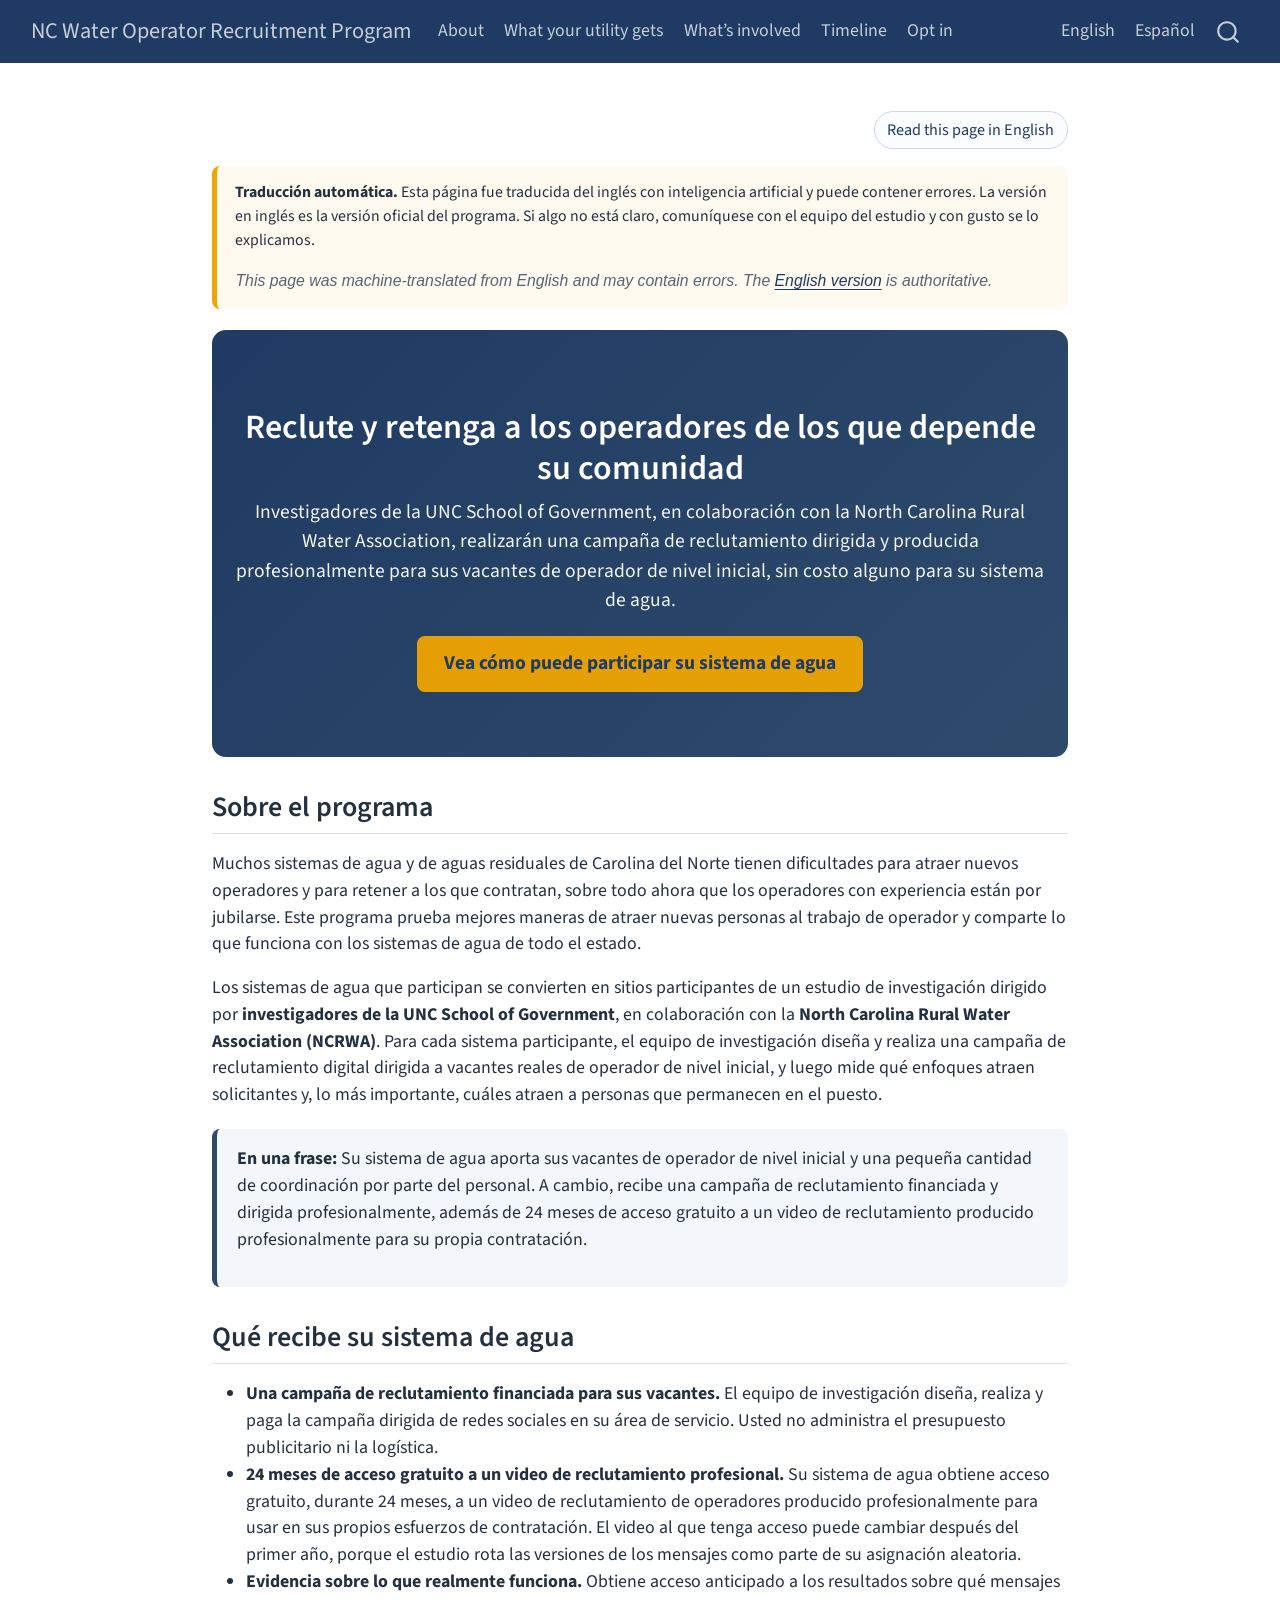
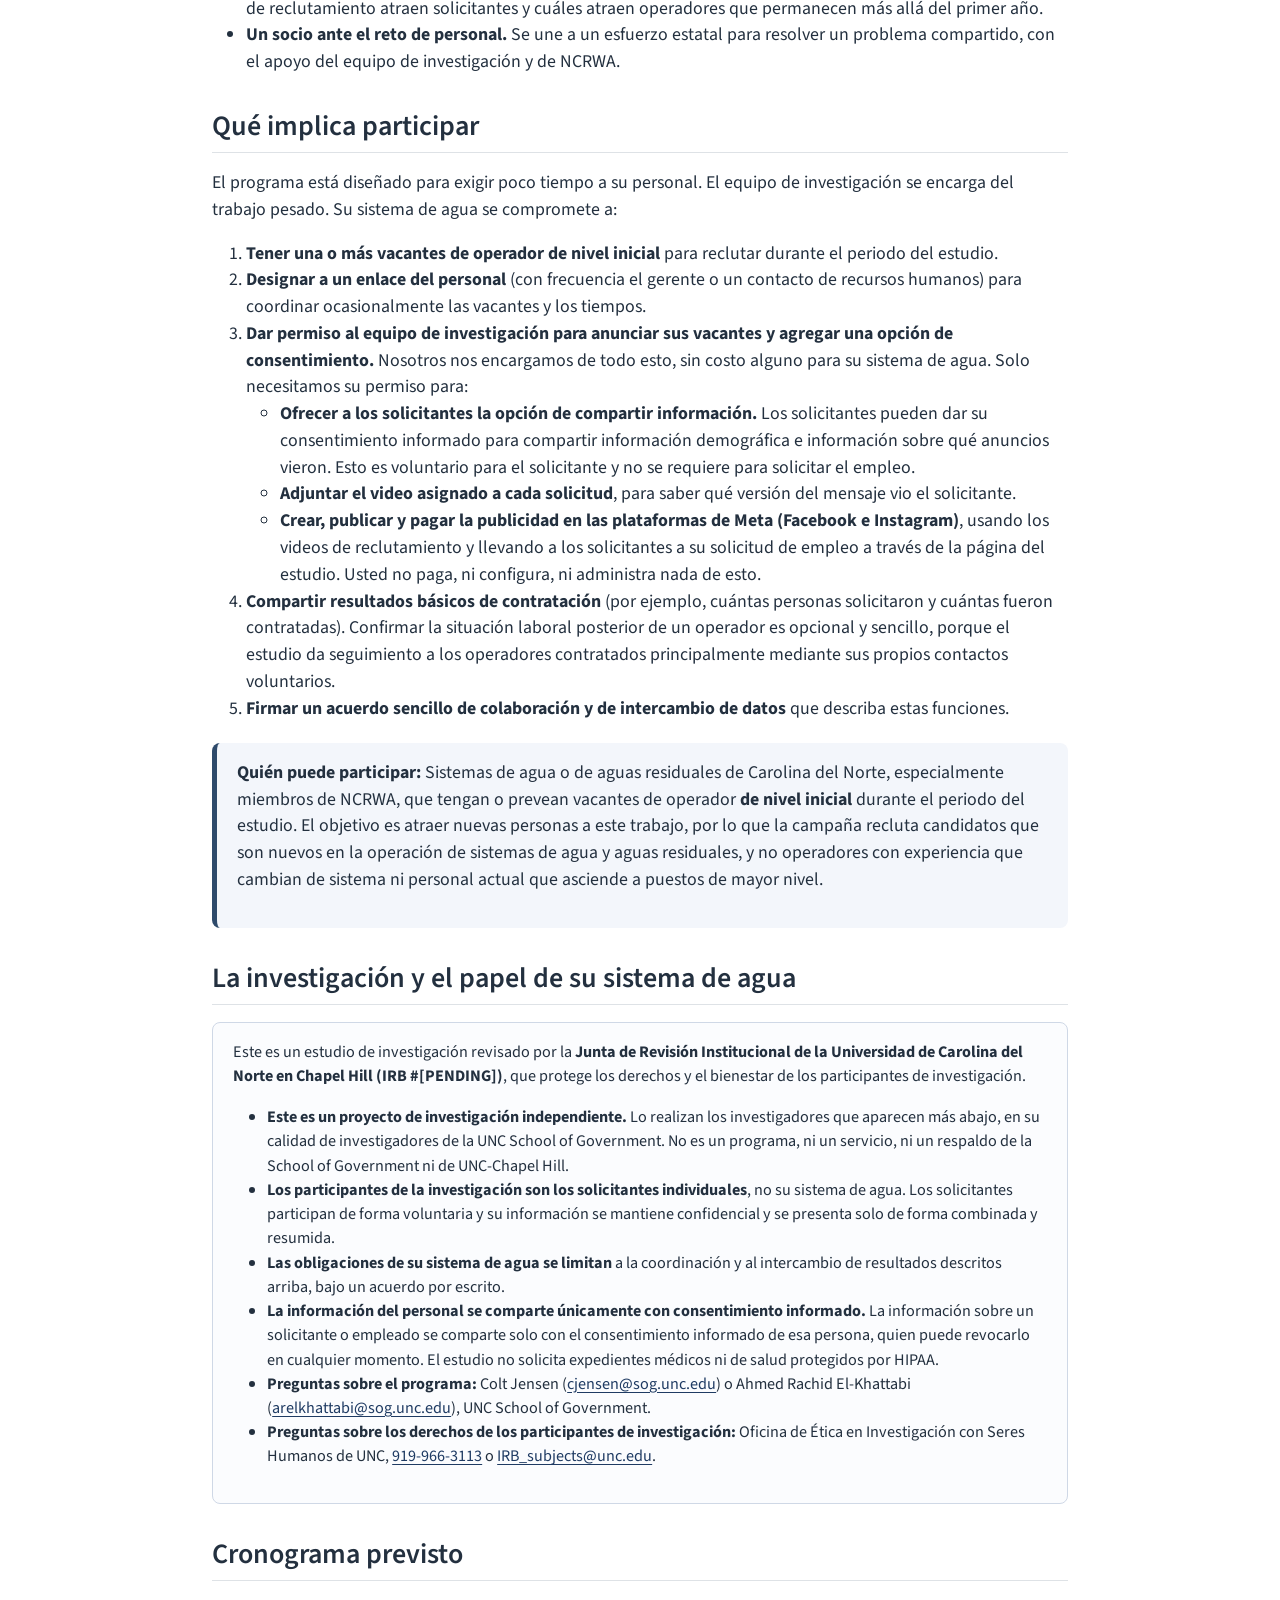
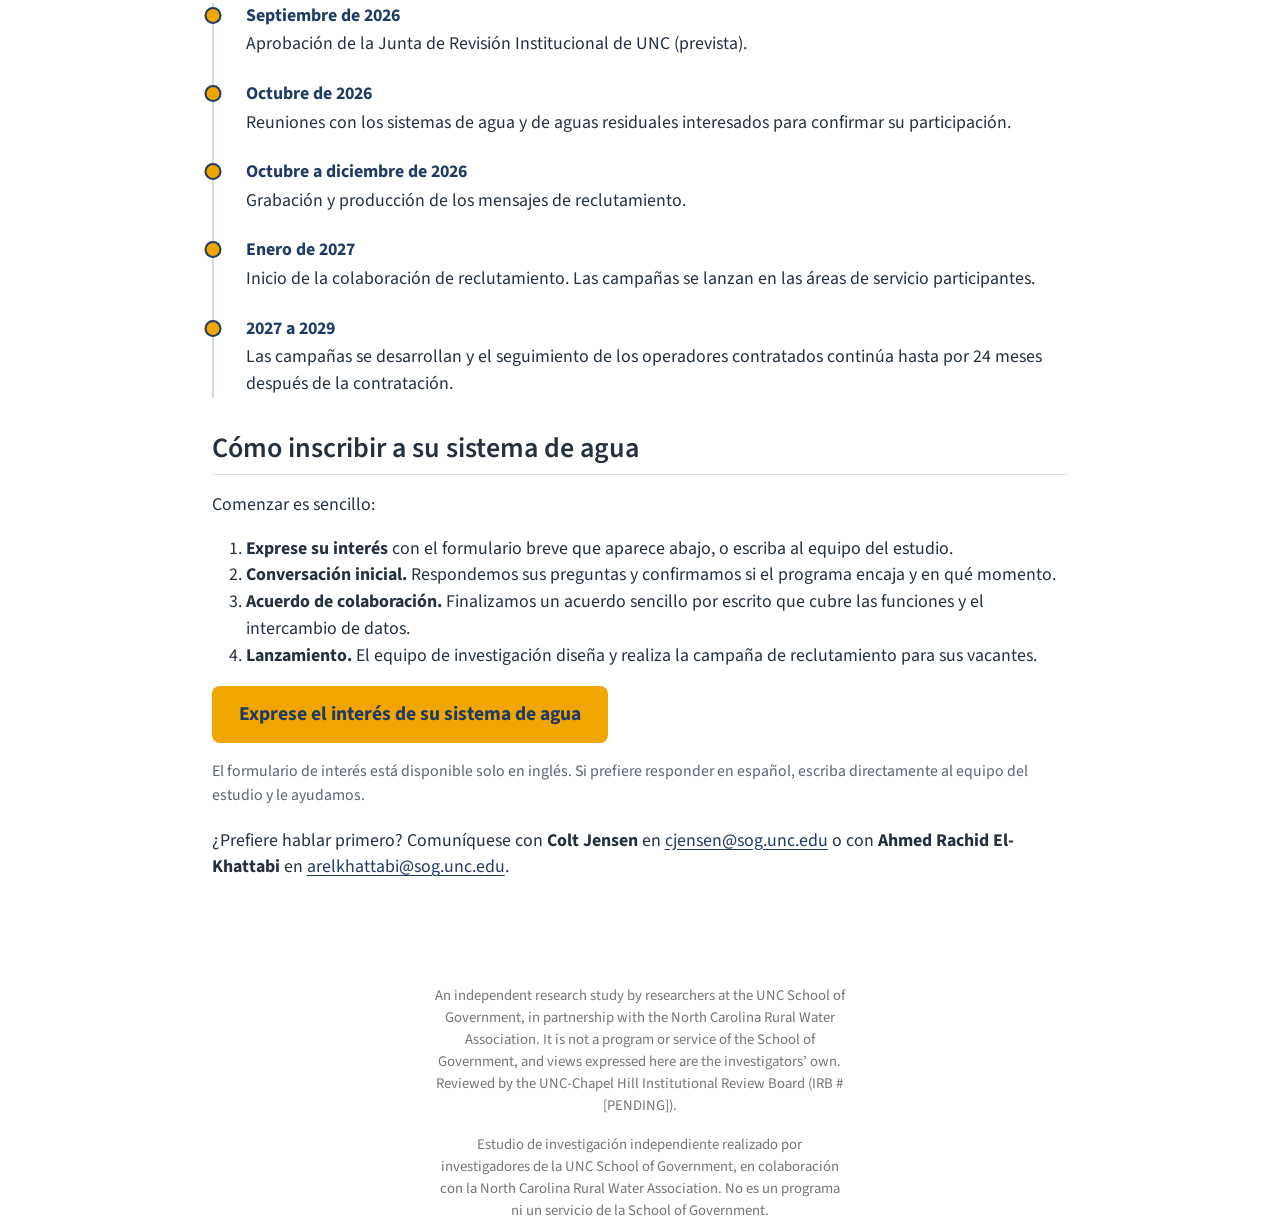
==== commit 386cccba: "Built site for gh-pages" ====
--- a/es.html
+++ b/es.html
@@ -192,7 +192,7 @@
 <li><strong>Este es un proyecto de investigación independiente.</strong> Lo realizan los investigadores que aparecen más abajo, en su calidad de investigadores de la UNC School of Government. No es un programa, ni un servicio, ni un respaldo de la School of Government ni de UNC-Chapel Hill.</li>
 <li><strong>Los participantes de la investigación son los solicitantes individuales</strong>, no su sistema de agua. Los solicitantes participan de forma voluntaria y su información se mantiene confidencial y se presenta solo de forma combinada y resumida.</li>
 <li><strong>Las obligaciones de su sistema de agua se limitan</strong> a la coordinación y al intercambio de resultados descritos arriba, bajo un acuerdo por escrito.</li>
-<li><strong>No se requieren datos sensibles de personal.</strong> El estudio no solicita expedientes médicos ni información de salud protegida.</li>
+<li><strong>La información del personal se comparte únicamente con consentimiento informado.</strong> La información sobre un solicitante o empleado se comparte solo con el consentimiento informado de esa persona, quien puede revocarlo en cualquier momento. El estudio no solicita expedientes médicos ni de salud protegidos por HIPAA.</li>
 <li><strong>Preguntas sobre el programa:</strong> Colt Jensen (<a href="mailto:cjensen@sog.unc.edu">cjensen@sog.unc.edu</a>) o Ahmed Rachid El-Khattabi (<a href="mailto:arelkhattabi@sog.unc.edu">arelkhattabi@sog.unc.edu</a>), UNC School of Government.</li>
 <li><strong>Preguntas sobre los derechos de los participantes de investigación:</strong> Oficina de Ética en Investigación con Seres Humanos de UNC, <a href="tel:+19199663113">919-966-3113</a> o <a href="mailto:IRB_subjects@unc.edu">IRB_subjects@unc.edu</a>.</li>
 </ul>
